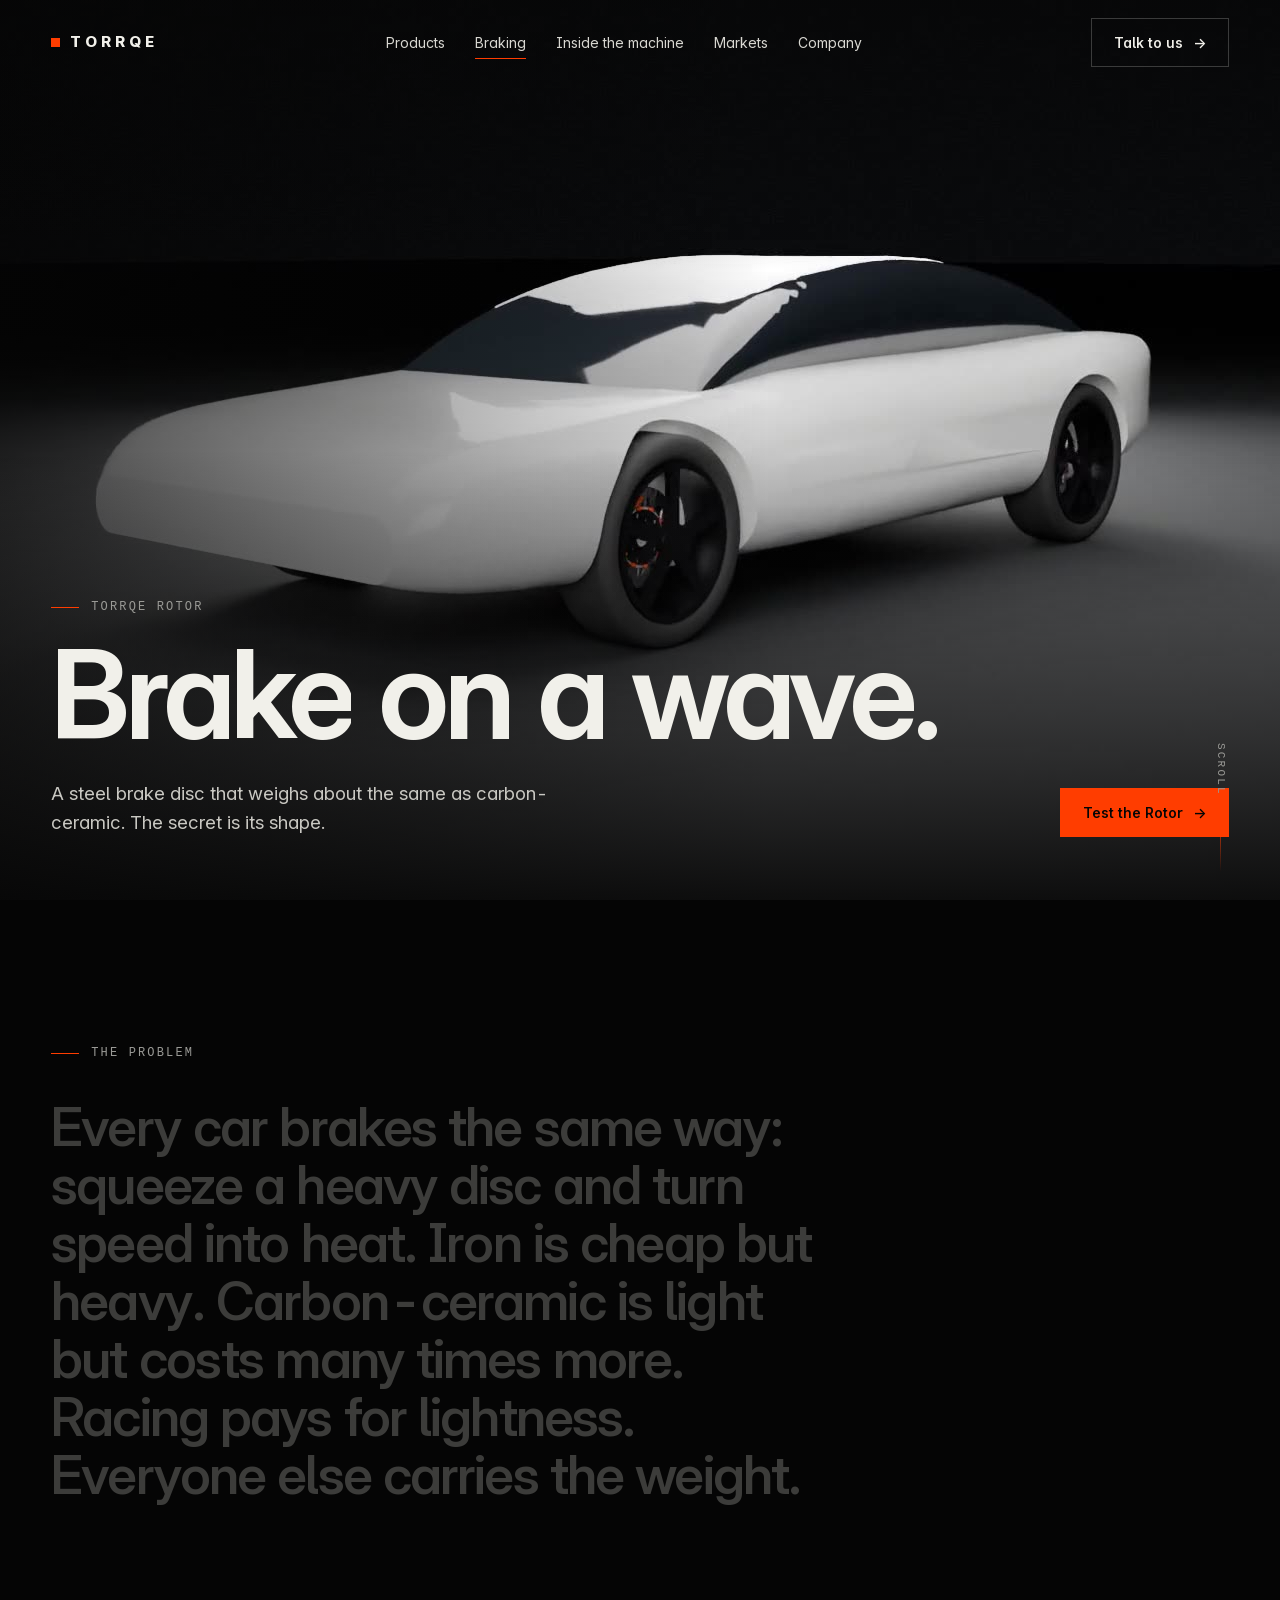
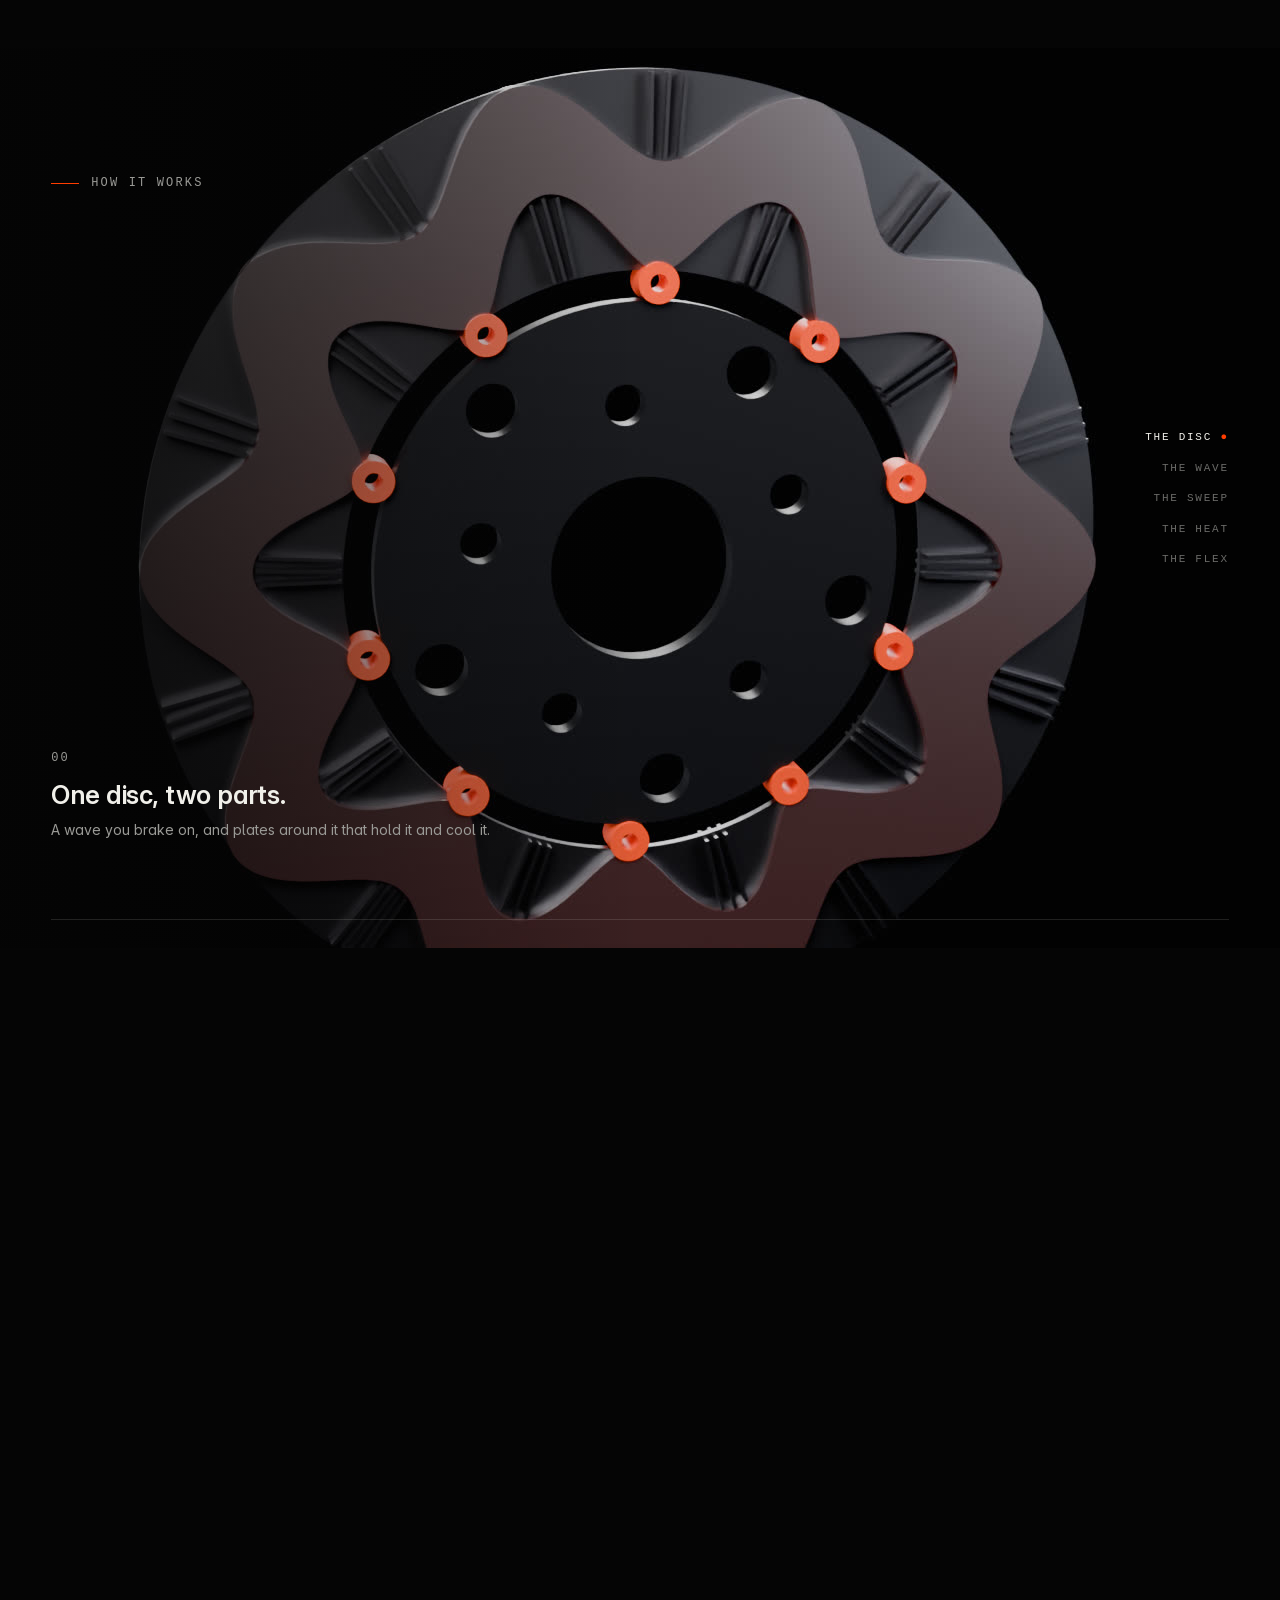
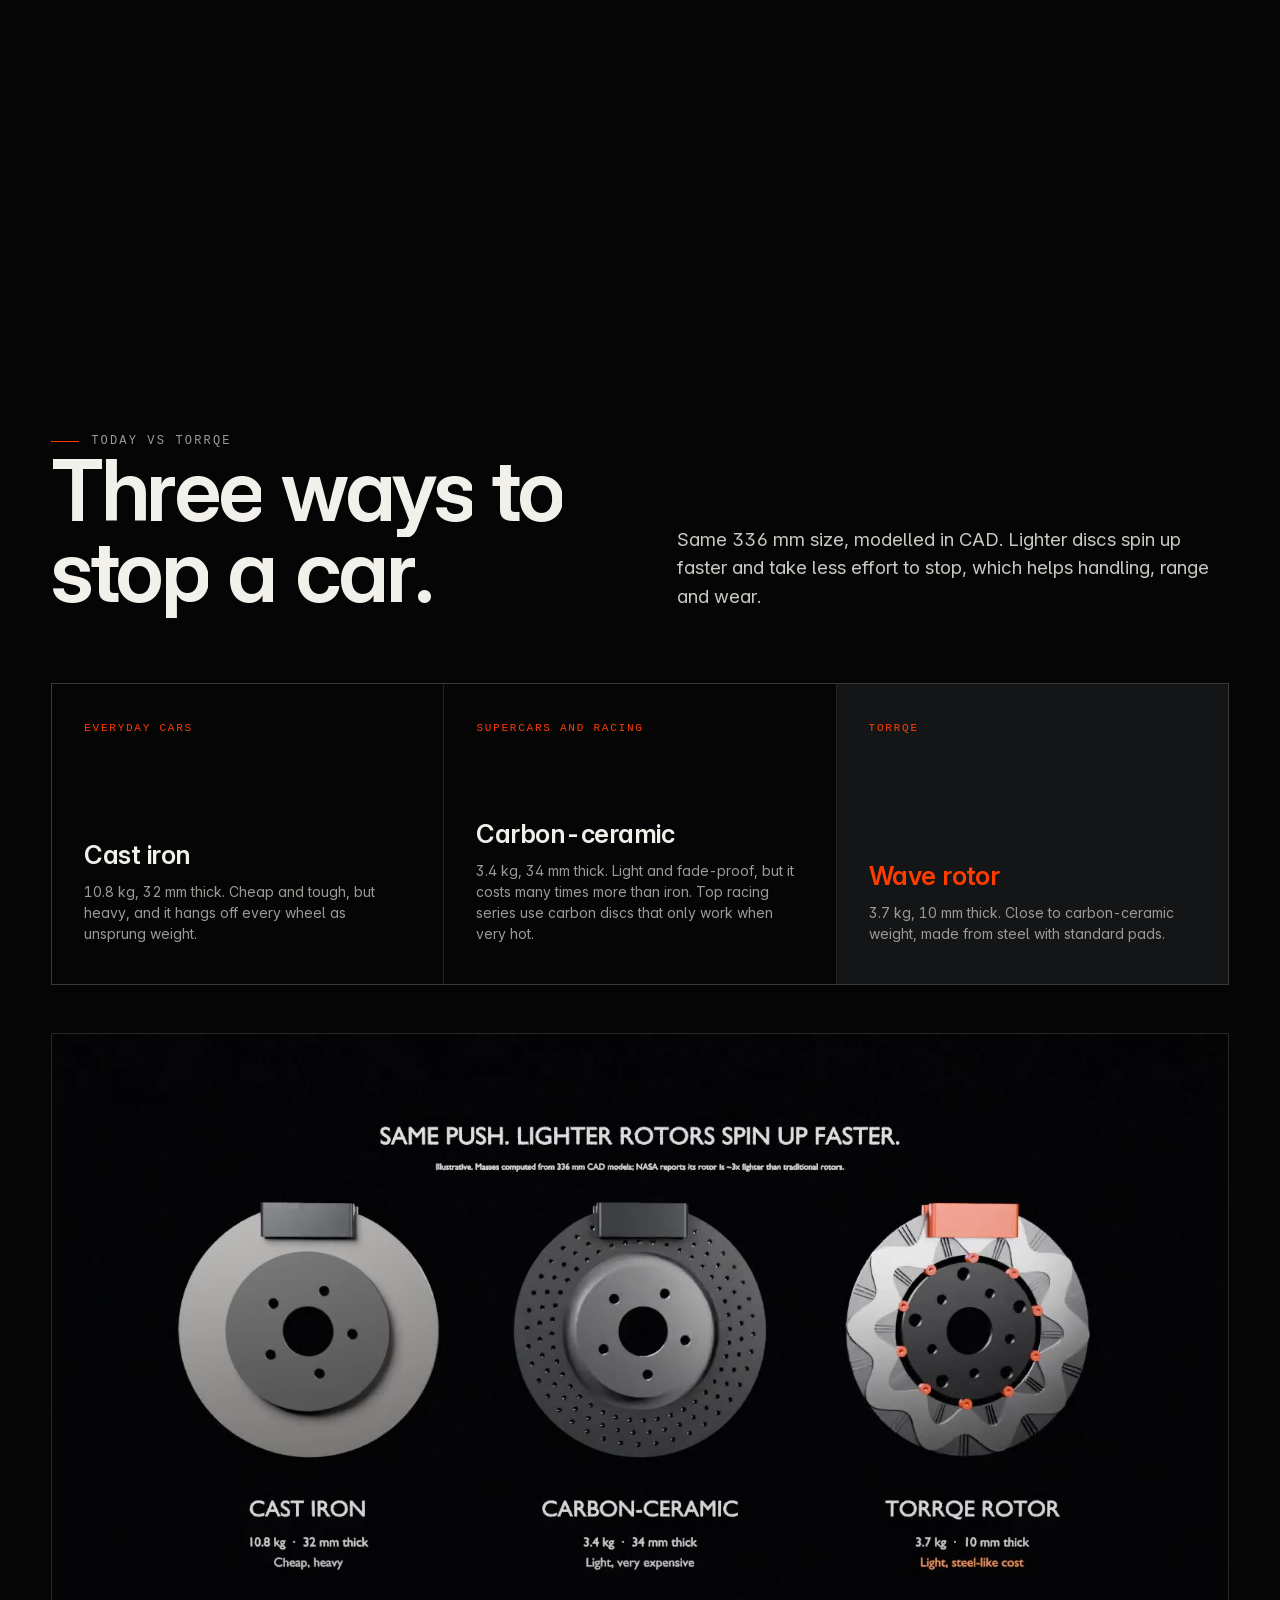
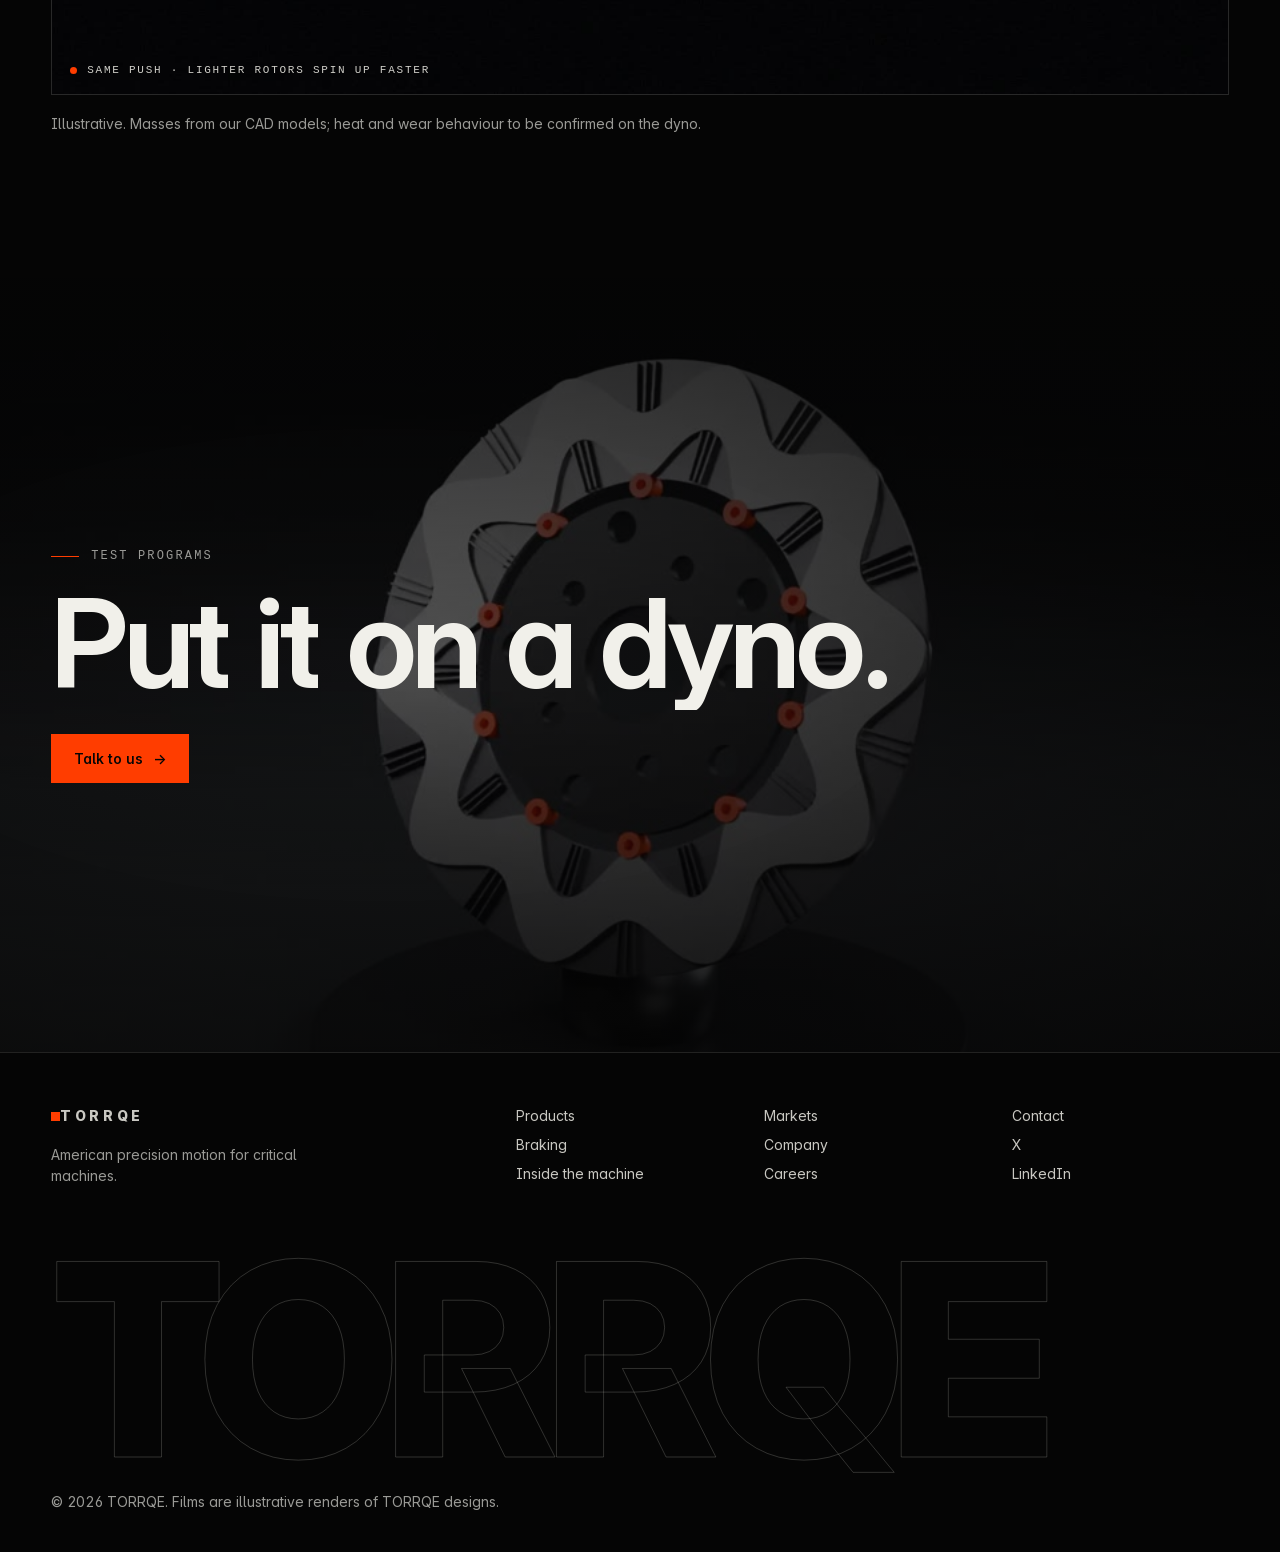
==== braking.html @ 90eebf65 "Cinematic site: films, scroll teardown, product rail, braking page Rebuilds torrqe.com as three anim" ====
<!doctype html>
<html lang="en">
<head>
  <meta charset="utf-8" />
  <meta name="viewport" content="width=device-width, initial-scale=1" />
  <title>Braking | TORRQE Rotor</title>
  <meta name="description" content="The TORRQE Rotor: a wave-shaped brake disc with close to carbon-ceramic weight, made from steel. See how the wave, the plates and the fins work." />
  <link rel="canonical" href="https://www.torrqe.com/braking.html" />
  <meta name="theme-color" content="#050505" />
  <link rel="icon" type="image/png" href="images/torrqe-favicon.png" />
  <link rel="preload" href="assets/fonts/Inter.woff2" as="font" type="font/woff2" crossorigin />
  <link rel="stylesheet" href="assets/site.css" />
</head>
<body>
<div class="curtain" aria-hidden="true"><i></i><i></i><i></i><i></i><i></i></div>
<header class="hdr">
  <a class="brand" href="index.html" aria-label="TORRQE home"><i></i>TORRQE</a>
  <nav class="nav" aria-label="Primary">
    <a href="products.html">Products</a>
    <a href="braking.html" aria-current="page">Braking</a>
    <a href="index.html#inside">Inside the machine</a>
    <a href="index.html#markets">Markets</a>
    <a href="index.html#company">Company</a>
  </nav>
  <a class="btn contact-trigger" href="#contact">Talk to us <span class="arr">→</span></a>
  <button class="menu-btn" aria-label="Menu" aria-expanded="false"><span></span><span></span></button>
</header>

<main>
  <section class="hero">
    <video class="hero-film" autoplay muted loop playsinline preload="auto" poster="assets/film/braking.jpg" aria-hidden="true"><source src="assets/film/braking.mp4" type="video/mp4" /></video>
    <div class="hero-in wrap">
      <p class="eyebrow" data-r>TORRQE Rotor</p>
      <h1 class="display split" style="--d0: 300ms; max-width: 13ch">Brake on a wave.</h1>
      <div class="hero-row">
        <p class="lede" data-r style="--d: 6">A steel brake disc that weighs about the same as carbon-ceramic. The secret is its shape.</p>
        <div class="hero-cta" data-r style="--d: 8"><a class="btn solid contact-trigger" href="#contact">Test the Rotor <span class="arr">→</span></a></div>
      </div>
    </div>
    <div class="scroll-cue">SCROLL</div>
  </section>

  <section class="sec">
    <div class="wrap">
      <p class="eyebrow" data-r>The problem</p>
      <p class="statement" style="margin-top: 36px">Every car brakes the same way: squeeze a heavy disc and turn speed into heat. Iron is cheap but heavy. Carbon-ceramic is light but costs many times more. Racing pays for lightness. Everyone else carries the weight.</p>
    </div>
  </section>

  <!-- EXPLAINER SCRUB -->
  <section class="scrub" style="--len: 560vh" aria-label="How the TORRQE Rotor works">
    <div class="scrub-pin">
      <img class="scrub-still" src="assets/film/rotor.jpg" alt="" />
      <video class="scrub-film" muted playsinline preload="none" data-src="assets/film/rotor.mp4" data-src-m="assets/film/rotor-m.mp4" aria-hidden="true"></video>
      <div class="scrub-head"><p class="eyebrow">How it works</p></div>
      <div class="scrub-notes">
        <div data-at="0-0.21"><p class="eyebrow no-rule">00</p><h2 class="h3">One disc, two parts.</h2><p class="small">A wave you brake on, and plates around it that hold it and cool it.</p></div>
        <div data-at="0.21-0.4"><p class="eyebrow no-rule">01</p><h2 class="h3">The pad rubs only the wave.</h2><p class="small">The shiny zigzag is the braking band, full thickness. The dark plates sit lower, so the pad never touches them.</p></div>
        <div data-at="0.4-0.61"><p class="eyebrow no-rule">02</p><h2 class="h3">The contact sweeps in and out.</h2><p class="small">As the disc turns, the wave slides back and forth under the pad. Heat and wear spread over the whole pad face instead of one stripe.</p></div>
        <div data-at="0.61-0.79"><p class="eyebrow no-rule">03</p><h2 class="h3">The plates pull the heat out.</h2><p class="small">Braking heats the wave. The finned plates around it carry that heat into the air.</p></div>
        <div data-at="0.79-1.01"><p class="eyebrow no-rule">04</p><h2 class="h3">The wave flexes. The disc stays true.</h2><p class="small">A wave can grow with heat without warping or cracking. That is how 10 mm of steel does the job of 32 mm of iron.</p></div>
      </div>
      <div class="scrub-steps" aria-hidden="true"><span>THE DISC</span><span>THE WAVE</span><span>THE SWEEP</span><span>THE HEAT</span><span>THE FLEX</span></div>
      <div class="scrub-bar"><i></i></div>
    </div>
  </section>

  <!-- THREE WORLDS -->
  <section class="sec">
    <div class="wrap">
      <div class="sec-head">
        <div><p class="eyebrow" data-r>Today vs TORRQE</p><h2 class="h1 split">Three ways to stop a car.</h2></div>
        <p class="lede" data-r style="--d: 3">Same 336 mm size, modelled in CAD. Lighter discs spin up faster and take less effort to stop, which helps handling, range and wear.</p>
      </div>
      <div class="markets">
        <div class="market" data-r><span class="tag">EVERYDAY CARS</span><div><h3 class="h3">Cast iron</h3><p class="small">10.8 kg, 32 mm thick. Cheap and tough, but heavy, and it hangs off every wheel as unsprung weight.</p></div></div>
        <div class="market" data-r style="--d: 1"><span class="tag">SUPERCARS AND RACING</span><div><h3 class="h3">Carbon-ceramic</h3><p class="small">3.4 kg, 34 mm thick. Light and fade-proof, but it costs many times more than iron. Top racing series use carbon discs that only work when very hot.</p></div></div>
        <div class="market" data-r style="--d: 2; background: var(--graphite)"><span class="tag">TORRQE</span><div><h3 class="h3" style="color: var(--orange)">Wave rotor</h3><p class="small">3.7 kg, 10 mm thick. Close to carbon-ceramic weight, made from steel with standard pads.</p></div></div>
      </div>
      <div class="frame" data-r="scale" style="margin-top: 48px; aspect-ratio: 16 / 9"><video class="loop" muted loop playsinline preload="none" poster="assets/film/brakes-compare.jpg" data-src="assets/film/brakes-compare.mp4"></video><span class="cap">Same push · lighter rotors spin up faster</span></div>
      <p class="small" style="margin-top: 18px">Illustrative. Masses from our CAD models; heat and wear behaviour to be confirmed on the dyno.</p>
    </div>
  </section>

  <section class="cta">
    <video class="loop" muted loop playsinline preload="none" poster="assets/film/tt-rotor.jpg" data-src="assets/film/tt-rotor.mp4" aria-hidden="true"></video>
    <div class="wrap">
      <p class="eyebrow" data-r>Test programs</p>
      <h2 class="display split" style="margin: 22px 0 34px; max-width: 12ch">Put it on a dyno.</h2>
      <a class="btn solid contact-trigger" href="#contact" data-r style="--d: 4">Talk to us <span class="arr">→</span></a>
    </div>
  </section>
</main>

<footer class="foot">
  <div class="wrap">
    <div class="foot-grid">
      <div><a class="brand" href="index.html"><i></i>TORRQE</a><p class="small" style="margin-top: 14px; max-width: 34ch">American precision motion for critical machines.</p></div>
      <div><a href="products.html">Products</a><a href="braking.html">Braking</a><a href="index.html#inside">Inside the machine</a></div>
      <div><a href="index.html#markets">Markets</a><a href="index.html#company">Company</a><a href="index.html#careers">Careers</a></div>
      <div><a class="contact-trigger" href="#contact">Contact</a><a href="https://x.com/amaeteumanah" target="_blank" rel="noopener noreferrer">X</a><a href="https://www.linkedin.com/in/amaeteumanah/" target="_blank" rel="noopener noreferrer">LinkedIn</a></div>
    </div>
    <div class="giant" aria-hidden="true">TORRQE</div>
    <p class="small" style="margin-top: 24px">© 2026 TORRQE. Films are illustrative renders of TORRQE designs.</p>
  </div>
</footer>
<div class="modal-backdrop" id="contact-modal" hidden>
  <section class="contact-modal" role="dialog" aria-modal="true" aria-labelledby="modal-title" aria-describedby="modal-desc">
    <button class="modal-close" type="button" aria-label="Close">×</button>
    <div data-form-state>
      <p class="eyebrow">Get in touch</p>
      <h2 id="modal-title">Let's talk motion</h2>
      <p id="modal-desc">Tell us about your robot, drone, vehicle, valve or defense motion program.</p>
      <form id="contact-form" action="https://formspree.io/f/xeelnkqj" method="POST" novalidate>
        <label>Name <span>*</span><input name="name" autocomplete="name" required /></label>
        <label>Email <span>*</span><input name="email" type="email" autocomplete="email" required /></label>
        <label>Phone<input name="phone" autocomplete="tel" /></label>
        <label>Company<input name="company" autocomplete="organization" /></label>
        <label>Message<textarea name="message" rows="4"></textarea></label>
        <p class="form-error" id="form-error" role="alert"></p>
        <button class="btn solid modal-submit" type="submit">Send message</button>
        <small>We'll reply to the email you give us.</small>
      </form>
    </div>
  </section>
</div>
<script src="assets/site.js" defer></script>
</body>
</html>
---- assets/site.css ----
/* TORRQE — cinematic site. Black stage, paper type, one orange. */
@font-face { font-family: "Inter"; src: url("fonts/Inter.woff2") format("woff2"); font-weight: 100 900; font-display: swap; }
:root {
  --black: #050505; --stage: #0a0a0b; --graphite: #141516; --line: rgba(241, 240, 234, 0.12); --line-2: rgba(241, 240, 234, 0.22);
  --paper: #f1f0ea; --mute: #9a9a96; --dim: #6b6b68; --orange: #ff3d00; --orange-2: #ff6a33;
  --mono: ui-monospace, "SF Mono", "JetBrains Mono", Menlo, Consolas, monospace;
  --ease: cubic-bezier(0.22, 1, 0.36, 1); --ease-in: cubic-bezier(0.64, 0, 0.78, 0);
  --pad: clamp(20px, 4vw, 64px); --max: 1440px;
}
* { box-sizing: border-box; margin: 0; padding: 0; }
html { background: var(--black); color: var(--paper); -webkit-text-size-adjust: 100%; }
body { font-family: "Inter", system-ui, -apple-system, "Segoe UI", sans-serif; font-feature-settings: "ss01", "cv11"; line-height: 1.5; overflow-x: hidden; }
img, video { display: block; max-width: 100%; }
a { color: inherit; text-decoration: none; }
button { font: inherit; color: inherit; background: none; border: 0; cursor: pointer; }
::selection { background: var(--orange); color: var(--black); }

/* ---------- type ---------- */
.eyebrow { font-family: var(--mono); font-size: 12px; letter-spacing: 0.18em; text-transform: uppercase; color: var(--mute); display: flex; align-items: center; gap: 12px; }
.eyebrow::before { content: ""; width: 28px; height: 1px; background: var(--orange); }
.eyebrow.no-rule::before { display: none; }
.display { font-weight: 640; letter-spacing: -0.045em; line-height: 0.92; font-size: clamp(52px, 9.6vw, 168px); }
.h1 { font-weight: 620; letter-spacing: -0.04em; line-height: 0.95; font-size: clamp(42px, 6.6vw, 112px); }
.h2 { font-weight: 600; letter-spacing: -0.035em; line-height: 1.0; font-size: clamp(34px, 4.6vw, 76px); }
.h3 { font-weight: 600; letter-spacing: -0.02em; line-height: 1.1; font-size: clamp(22px, 2vw, 30px); }
.lede { font-size: clamp(17px, 1.45vw, 21px); color: #c9c8c2; max-width: 46ch; line-height: 1.55; }
.small { font-size: 14px; color: var(--mute); }
.mono { font-family: var(--mono); }
.o { color: var(--orange); }
.wrap { width: 100%; max-width: var(--max); margin: 0 auto; padding: 0 var(--pad); }

/* ---------- header ---------- */
.hdr { position: fixed; inset: 0 0 auto 0; z-index: 50; display: flex; align-items: center; justify-content: space-between; padding: 18px var(--pad); transition: background 0.5s var(--ease), backdrop-filter 0.5s, transform 0.6s var(--ease); }
.hdr.solid { background: rgba(5, 5, 5, 0.72); backdrop-filter: blur(14px) saturate(1.2); -webkit-backdrop-filter: blur(14px) saturate(1.2); }
.hdr.hide { transform: translateY(-100%); }
.brand { font-weight: 800; letter-spacing: 0.26em; font-size: 15px; display: flex; align-items: center; gap: 10px; }
.brand i { width: 9px; height: 9px; background: var(--orange); display: inline-block; animation: pulse 2.6s var(--ease) infinite; }
@keyframes pulse { 0%, 100% { opacity: 1; transform: scale(1); } 50% { opacity: 0.35; transform: scale(0.7); } }
.nav { display: flex; gap: 30px; font-size: 14px; color: #d8d7d1; }
.nav a { position: relative; padding: 4px 0; }
.nav a::after { content: ""; position: absolute; left: 0; right: 0; bottom: -2px; height: 1px; background: var(--orange); transform: scaleX(0); transform-origin: right; transition: transform 0.45s var(--ease); }
.nav a:hover::after, .nav a[aria-current="page"]::after { transform: scaleX(1); transform-origin: left; }
.btn { display: inline-flex; align-items: center; gap: 10px; padding: 13px 22px; font-size: 14px; font-weight: 560; border: 1px solid var(--line-2); position: relative; overflow: hidden; isolation: isolate; transition: color 0.4s var(--ease), border-color 0.4s; }
.btn::before { content: ""; position: absolute; inset: 0; background: var(--orange); transform: translateY(101%); transition: transform 0.5s var(--ease); z-index: -1; }
.btn:hover::before { transform: none; }
.btn:hover { border-color: var(--orange); color: var(--black); }
.btn.solid { background: var(--orange); border-color: var(--orange); color: var(--black); }
.btn.solid::before { background: var(--paper); }
.btn .arr { transition: transform 0.4s var(--ease); }
.btn:hover .arr { transform: translateX(4px); }
.menu-btn { display: none; width: 40px; height: 40px; position: relative; }
.menu-btn span { position: absolute; left: 9px; right: 9px; height: 1.5px; background: var(--paper); transition: transform 0.4s var(--ease), opacity 0.3s; }
.menu-btn span:nth-child(1) { top: 15px; } .menu-btn span:nth-child(2) { top: 24px; }
.open .menu-btn span:nth-child(1) { transform: translateY(4.5px) rotate(45deg); }
.open .menu-btn span:nth-child(2) { transform: translateY(-4.5px) rotate(-45deg); }

/* ---------- page transition curtain ---------- */
.curtain { position: fixed; inset: 0; z-index: 100; pointer-events: none; display: grid; grid-template-columns: repeat(5, 1fr); }
.curtain i { background: var(--black); transform-origin: top; transform: scaleY(1); transition: transform 0.75s var(--ease); }
.curtain i:nth-child(2) { transition-delay: 0.05s; } .curtain i:nth-child(3) { transition-delay: 0.1s; } .curtain i:nth-child(4) { transition-delay: 0.15s; } .curtain i:nth-child(5) { transition-delay: 0.2s; }
.curtain i:first-child { box-shadow: inset 0 -3px 0 var(--orange); }
.loaded .curtain i { transform: scaleY(0); transform-origin: bottom; }
.leaving .curtain i { transform: scaleY(1); transform-origin: top; transition-duration: 0.5s; }

/* ---------- reveal ---------- */
[data-r] { opacity: 0; transform: translateY(36px); transition: opacity 1.1s var(--ease), transform 1.1s var(--ease); transition-delay: calc(var(--d, 0) * 90ms); }
[data-r].in { opacity: 1; transform: none; }
[data-r="fade"] { transform: none; }
[data-r="scale"] { transform: scale(1.06); }
[data-r="left"] { transform: translateX(-40px); }
.split .w { display: inline-block; overflow: hidden; vertical-align: top; padding-bottom: 0.08em; margin-bottom: -0.08em; }
.split .w > span { display: inline-block; transform: translateY(105%); transition: transform 1.15s var(--ease); transition-delay: calc(var(--i) * 55ms + var(--d0, 0ms)); }
.split.in .w > span { transform: none; }
.rule { height: 1px; background: var(--line); transform: scaleX(0); transform-origin: left; transition: transform 1.6s var(--ease); }
.rule.in { transform: none; }

/* ---------- hero ---------- */
.hero { position: relative; height: 100svh; min-height: 640px; overflow: hidden; display: flex; align-items: flex-end; }
.hero-film { position: absolute; inset: 0; width: 100%; height: 100%; object-fit: cover; transform: scale(1.08); opacity: 0; transition: opacity 2s var(--ease), transform 7s var(--ease); }
.loaded .hero-film { opacity: 1; transform: scale(1); }
.hero::after { content: ""; position: absolute; inset: 0; background: linear-gradient(180deg, rgba(5,5,5,0.55) 0%, rgba(5,5,5,0) 30%, rgba(5,5,5,0) 50%, rgba(5,5,5,0.92) 100%), linear-gradient(90deg, rgba(5,5,5,0.7), rgba(5,5,5,0) 60%); }
.hero-in { position: relative; z-index: 2; width: 100%; padding-bottom: clamp(36px, 7vh, 84px); }
.hero .display { margin: 22px 0 28px; max-width: 12ch; }
.hero-row { display: flex; justify-content: space-between; align-items: flex-end; gap: 40px; flex-wrap: wrap; }
.hero-cta { display: flex; gap: 12px; flex-wrap: wrap; }
.scroll-cue { position: absolute; z-index: 3; right: var(--pad); bottom: 28px; font-family: var(--mono); font-size: 11px; letter-spacing: 0.2em; color: var(--mute); writing-mode: vertical-rl; display: flex; align-items: center; gap: 12px; }
.scroll-cue::after { content: ""; width: 1px; height: 64px; background: linear-gradient(var(--orange), transparent); animation: cue 2.2s var(--ease) infinite; transform-origin: top; }
@keyframes cue { 0% { transform: scaleY(0); } 50% { transform: scaleY(1); transform-origin: top; } 51% { transform-origin: bottom; } 100% { transform: scaleY(0); transform-origin: bottom; } }

/* ---------- ticker ---------- */
.ticker { border-block: 1px solid var(--line); overflow: hidden; white-space: nowrap; padding: 18px 0; background: var(--stage); }
.ticker-track { display: inline-flex; gap: 56px; animation: tick 38s linear infinite; padding-left: 56px; }
.ticker span { font-family: var(--mono); font-size: 13px; letter-spacing: 0.16em; text-transform: uppercase; color: #bdbcb6; display: inline-flex; align-items: center; gap: 56px; }
.ticker span::after { content: ""; width: 6px; height: 6px; background: var(--orange); transform: rotate(45deg); }
@keyframes tick { to { transform: translateX(-50%); } }

/* ---------- section scaffolding ---------- */
section { position: relative; }
.sec { padding: clamp(96px, 16vh, 200px) 0; }
.sec-head { display: grid; grid-template-columns: 1fr 1fr; gap: 48px; align-items: end; margin-bottom: clamp(48px, 8vh, 96px); }
.sec-head .lede { justify-self: end; }
.paper { background: var(--paper); color: var(--black); }
.paper .lede { color: #3a3a38; } .paper .eyebrow { color: #5c5c58; } .paper .small { color: #5c5c58; }
.paper .rule { background: rgba(5,5,5,0.14); }

/* ---------- statement ---------- */
.statement { font-weight: 560; letter-spacing: -0.035em; line-height: 1.08; font-size: clamp(30px, 4.2vw, 68px); max-width: 22ch; }
.statement .dimw { color: #3c3c3a; transition: color 0.5s var(--ease); }
.statement .dimw.lit { color: var(--paper); }
.paper .statement .dimw { color: #c4c3bc; } .paper .statement .dimw.lit { color: var(--black); }

/* ---------- scrub film ---------- */
.scrub { height: var(--len, 400vh); }
.scrub-pin { position: sticky; top: 0; height: 100svh; overflow: hidden; background: var(--black); }
.scrub-film, .scrub-still { position: absolute; inset: 0; width: 100%; height: 100%; object-fit: cover; }
.scrub-still { transition: opacity 0.6s; }
.film-live .scrub-still { opacity: 0; }
.scrub-pin::after { content: ""; position: absolute; inset: 0; background: linear-gradient(90deg, rgba(5,5,5,0.78), rgba(5,5,5,0) 50%); pointer-events: none; }
.scrub-notes { position: absolute; z-index: 2; left: var(--pad); bottom: clamp(48px, 12vh, 140px); width: min(520px, 80vw); }
.scrub-notes > div { position: absolute; bottom: 0; left: 0; opacity: 0; transform: translateY(24px); transition: opacity 0.6s var(--ease), transform 0.8s var(--ease); }
.scrub-notes > div.on { opacity: 1; transform: none; }
.scrub-notes .h3 { margin: 14px 0 10px; }
.scrub-head { position: absolute; z-index: 2; top: clamp(90px, 14vh, 150px); left: var(--pad); }
.scrub-bar { position: absolute; z-index: 2; left: var(--pad); right: var(--pad); bottom: 28px; height: 1px; background: var(--line); }
.scrub-bar i { position: absolute; inset: 0; background: var(--orange); transform-origin: left; transform: scaleX(var(--p, 0)); }
.scrub-steps { position: absolute; z-index: 2; right: var(--pad); top: 50%; transform: translateY(-50%); display: grid; gap: 14px; font-family: var(--mono); font-size: 11px; letter-spacing: 0.16em; color: var(--dim); text-align: right; }
.scrub-steps span { transition: color 0.4s; } .scrub-steps span.on { color: var(--paper); }
.scrub-steps span.on::after { content: " ●"; color: var(--orange); }

/* ---------- product rail (horizontal scroll driven by vertical) ---------- */
.rail { height: var(--len, 500vh); }
.rail-pin { position: sticky; top: 0; height: 100svh; overflow: hidden; display: flex; flex-direction: column; justify-content: center; }
.rail-head { padding: 0 var(--pad); margin-bottom: 4vh; display: flex; justify-content: space-between; align-items: end; gap: 32px; }
.rail-track { display: flex; gap: 22px; padding: 0 var(--pad); will-change: transform; }
.card { flex: 0 0 auto; width: min(31vw, 520px); background: var(--graphite); border: 1px solid var(--line); position: relative; overflow: hidden; display: flex; flex-direction: column; transition: border-color 0.5s; }
.card:hover { border-color: rgba(255, 61, 0, 0.6); }
.card-media { position: relative; aspect-ratio: 16 / 10; overflow: hidden; background: #0b0b0c; }
.card-media video, .card-media img { width: 100%; height: 100%; object-fit: cover; transition: transform 1.2s var(--ease); }
.card:hover .card-media video { transform: scale(1.05); }
.card-body { padding: 22px 24px 26px; display: grid; gap: 10px; }
.card-n { font-family: var(--mono); font-size: 11px; letter-spacing: 0.18em; color: var(--orange); }
.card .small { min-height: 3em; }
.card-tag { position: absolute; top: 14px; left: 14px; z-index: 2; font-family: var(--mono); font-size: 10px; letter-spacing: 0.18em; padding: 6px 9px; background: rgba(5,5,5,0.7); border: 1px solid var(--line); text-transform: uppercase; }
.card-tag.first { background: var(--orange); color: var(--black); border-color: var(--orange); }
.rail-progress { margin: 4vh var(--pad) 0; height: 1px; background: var(--line); position: relative; }
.rail-progress i { position: absolute; inset: 0; background: var(--orange); transform-origin: left; transform: scaleX(var(--p, 0)); }

/* ---------- media frames ---------- */
.frame { position: relative; overflow: hidden; background: #0b0b0c; border: 1px solid var(--line); }
.frame video, .frame img { width: 100%; height: 100%; object-fit: cover; }
.frame[data-r="scale"] { transform: scale(0.94); opacity: 0; }
.frame[data-r="scale"].in { transform: none; opacity: 1; }
.frame .cap { position: absolute; left: 18px; bottom: 16px; z-index: 2; font-family: var(--mono); font-size: 11px; letter-spacing: 0.16em; text-transform: uppercase; color: #d0cfc9; display: flex; gap: 10px; align-items: center; }
.frame .cap::before { content: ""; width: 7px; height: 7px; border-radius: 50%; background: var(--orange); animation: pulse 1.8s infinite; }
.kb img { animation: kb 22s var(--ease) infinite alternate; transform-origin: var(--kbo, 60% 50%); }
@keyframes kb { from { transform: scale(1.02) translate(0, 0); } to { transform: scale(1.16) translate(-2%, -1%); } }

/* ---------- braking chapter ---------- */
.brake-grid { display: grid; grid-template-columns: 1.35fr 1fr; gap: clamp(24px, 4vw, 64px); align-items: center; }
.brake-film { aspect-ratio: 16 / 9; }
.compare { display: grid; gap: 0; margin-top: 28px; }
.compare-row { display: grid; grid-template-columns: 1fr auto; gap: 14px; padding: 16px 0; border-top: 1px solid var(--line); align-items: center; }
.compare-row .bar { grid-column: 1 / -1; height: 4px; background: rgba(241, 240, 234, 0.08); position: relative; }
.compare-row .bar i { position: absolute; inset: 0 auto 0 0; width: var(--w); background: #77766f; transform: scaleX(0); transform-origin: left; transition: transform 1.6s var(--ease); transition-delay: calc(var(--d, 0) * 160ms); }
.compare-row.us .bar i { background: var(--orange); }
.compare.in .bar i { transform: none; }
.compare-row b { font-weight: 560; } .compare-row .mono { font-size: 13px; color: var(--mute); }

/* ---------- machines (inside) ---------- */
.machines { display: grid; grid-template-columns: repeat(12, 1fr); gap: 18px; }
.machine { position: relative; overflow: hidden; border: 1px solid var(--line); background: #0b0b0c; }
.machine:nth-child(1) { grid-column: span 7; aspect-ratio: 16 / 10; } .machine:nth-child(2) { grid-column: span 5; }
.machine:nth-child(3) { grid-column: span 5; } .machine:nth-child(4) { grid-column: span 7; aspect-ratio: 16 / 10; }
.machine img, .machine video { width: 100%; height: 100%; object-fit: cover; }
.machine .lab { position: absolute; z-index: 2; left: 20px; top: 18px; right: 20px; display: flex; justify-content: space-between; align-items: baseline; }
.machine .lab b { font-size: 20px; font-weight: 600; letter-spacing: -0.02em; }
.machine .lab span { font-family: var(--mono); font-size: 11px; letter-spacing: 0.14em; color: var(--mute); }
.machine::after { content: ""; position: absolute; inset: 0; background: linear-gradient(180deg, rgba(5,5,5,0.6), transparent 34%); pointer-events: none; }
.scan { position: absolute; inset: 0; z-index: 1; pointer-events: none; background: linear-gradient(90deg, transparent, rgba(255, 61, 0, 0.16) 48%, rgba(255, 106, 51, 0.5) 50%, transparent 52%); background-size: 240% 100%; animation: scan 6.5s linear infinite; mix-blend-mode: screen; opacity: 0.55; }
@keyframes scan { from { background-position: 140% 0; } to { background-position: -40% 0; } }

/* ---------- process ---------- */
.steps { display: grid; grid-template-columns: repeat(3, 1fr); gap: 0; border-top: 1px solid rgba(5,5,5,0.16); }
.step { padding: 34px 32px 40px 0; position: relative; }
.step + .step { padding-left: 32px; border-left: 1px solid rgba(5,5,5,0.12); }
.step .n { font-family: var(--mono); font-size: 12px; letter-spacing: 0.18em; color: var(--orange); }
.step .h3 { margin: 18px 0 12px; }
.step::before { content: ""; position: absolute; top: -1px; left: 0; right: 0; height: 2px; background: var(--orange); transform: scaleX(0); transform-origin: left; transition: transform 1.4s var(--ease); transition-delay: calc(var(--d, 0) * 350ms); }
.steps.in .step::before { transform: none; }

/* ---------- numbers ---------- */
.nums { display: grid; grid-template-columns: repeat(4, 1fr); border-top: 1px solid var(--line); }
.num { padding: 34px 28px 0 0; }
.num + .num { padding-left: 28px; border-left: 1px solid var(--line); }
.num b { display: block; font-size: clamp(44px, 5.4vw, 88px); font-weight: 600; letter-spacing: -0.05em; line-height: 1; }
.num b small { font-size: 0.4em; letter-spacing: -0.02em; color: var(--orange); margin-left: 4px; }

/* ---------- markets ---------- */
.markets { display: grid; grid-template-columns: repeat(3, 1fr); gap: 1px; background: var(--line); border: 1px solid var(--line); }
.market { background: var(--black); padding: 36px 32px 40px; min-height: 300px; display: flex; flex-direction: column; justify-content: space-between; position: relative; overflow: hidden; transition: background 0.6s var(--ease); }
.market::before { content: ""; position: absolute; left: 0; right: 0; bottom: 0; height: 100%; background: linear-gradient(180deg, transparent, rgba(255, 61, 0, 0.12)); transform: translateY(100%); transition: transform 0.8s var(--ease); }
.market:hover::before { transform: none; }
.market .tag { font-family: var(--mono); font-size: 11px; letter-spacing: 0.16em; color: var(--orange); }
.market .h3 { margin: 70px 0 12px; position: relative; }
.market p { position: relative; }

/* ---------- careers / team ---------- */
.roles { display: grid; grid-template-columns: 1fr 1fr; gap: 0 48px; }
.role { display: flex; justify-content: space-between; padding: 20px 0; border-bottom: 1px solid rgba(5,5,5,0.14); transition: padding 0.4s var(--ease), color 0.3s; }
.role:hover { padding-left: 12px; color: var(--orange); }
.role span { font-family: var(--mono); font-size: 12px; color: #6b6b67; }

/* ---------- CTA + footer ---------- */
.cta { position: relative; overflow: hidden; min-height: 86svh; display: flex; align-items: center; }
.cta video { position: absolute; inset: 0; width: 100%; height: 100%; object-fit: cover; opacity: 0.55; }
.cta::after { content: ""; position: absolute; inset: 0; background: radial-gradient(ellipse at 30% 50%, rgba(5,5,5,0.3), rgba(5,5,5,0.9)); }
.cta .wrap { position: relative; z-index: 2; }
.foot { border-top: 1px solid var(--line); padding: 48px 0 40px; }
.foot-grid { display: grid; grid-template-columns: 2fr 1fr 1fr 1fr; gap: 32px; }
.foot a { color: #c9c8c2; display: block; padding: 4px 0; font-size: 14px; transition: color 0.3s; }
.foot a:hover { color: var(--orange); }
.foot .giant { font-weight: 800; letter-spacing: -0.06em; font-size: clamp(80px, 21vw, 360px); line-height: 0.8; margin-top: 64px; color: transparent; -webkit-text-stroke: 1px rgba(241, 240, 234, 0.18); background: linear-gradient(90deg, var(--orange), var(--orange)) no-repeat; background-size: var(--fill, 0%) 100%; -webkit-background-clip: text; background-clip: text; }

/* ---------- product page ---------- */
.p-hero { min-height: 82svh; display: flex; align-items: flex-end; padding: 140px 0 72px; position: relative; overflow: hidden; }
.p-hero video { position: absolute; inset: 0; width: 100%; height: 100%; object-fit: cover; opacity: 0.6; }
.p-hero::after { content: ""; position: absolute; inset: 0; background: linear-gradient(180deg, rgba(5,5,5,0.5), rgba(5,5,5,0.2) 40%, rgba(5,5,5,0.95)); }
.p-hero .wrap { position: relative; z-index: 2; }
.p-index { position: sticky; top: 64px; z-index: 20; background: rgba(5,5,5,0.82); backdrop-filter: blur(12px); -webkit-backdrop-filter: blur(12px); border-block: 1px solid var(--line); }
.p-index .wrap { display: flex; gap: 28px; overflow-x: auto; scrollbar-width: none; padding-block: 14px; }
.p-index a { font-family: var(--mono); font-size: 12px; letter-spacing: 0.12em; text-transform: uppercase; color: var(--dim); white-space: nowrap; transition: color 0.3s; }
.p-index a.on, .p-index a:hover { color: var(--paper); }
.p-index a.on::before { content: "● "; color: var(--orange); }
.product { padding: clamp(80px, 14vh, 160px) 0; border-bottom: 1px solid var(--line); }
.product-grid { display: grid; grid-template-columns: 1fr 1.25fr; gap: clamp(28px, 5vw, 88px); align-items: start; }
.product-copy { position: sticky; top: 140px; }
.product-copy .h1 { margin: 18px 0 22px; }
.specs { margin-top: 30px; border-top: 1px solid var(--line); }
.specs div { display: flex; justify-content: space-between; gap: 20px; padding: 13px 0; border-bottom: 1px solid var(--line); font-size: 14px; }
.specs dt { color: var(--mute); } .specs dd { text-align: right; }
.diff { margin-top: 26px; display: grid; gap: 10px; }
.diff li { list-style: none; padding-left: 22px; position: relative; color: #d1d0ca; font-size: 15px; }
.diff li::before { content: ""; position: absolute; left: 0; top: 0.62em; width: 10px; height: 2px; background: var(--orange); }
.product-media { display: grid; gap: 18px; }
.loopframe { aspect-ratio: 16 / 10; }
/* outside -> inside reveal driven by scroll */
.reveal { position: relative; aspect-ratio: 16 / 10; overflow: hidden; border: 1px solid var(--line); background: #0b0b0c; }
.reveal img { position: absolute; inset: 0; width: 100%; height: 100%; object-fit: cover; }
.reveal .inside { clip-path: inset(0 0 0 calc(100% - var(--p, 0) * 100%)); }
.reveal .seam { position: absolute; top: 0; bottom: 0; width: 2px; background: var(--orange); left: calc(100% - var(--p, 0) * 100%); box-shadow: 0 0 24px rgba(255, 61, 0, 0.8); }
.reveal .lbl { position: absolute; bottom: 14px; font-family: var(--mono); font-size: 11px; letter-spacing: 0.16em; z-index: 2; padding: 5px 8px; background: rgba(5,5,5,0.7); }
.reveal .lbl.l { left: 14px; } .reveal .lbl.r { right: 14px; color: var(--orange); }

/* ---------- contact modal ---------- */
.modal-backdrop { position: fixed; inset: 0; z-index: 90; background: rgba(5,5,5,0.7); backdrop-filter: blur(8px); -webkit-backdrop-filter: blur(8px); display: flex; justify-content: flex-end; animation: fadein 0.4s var(--ease); }
.modal-backdrop[hidden] { display: none; }
@keyframes fadein { from { opacity: 0; } }
.contact-modal { width: min(560px, 100%); height: 100%; overflow-y: auto; background: var(--paper); color: var(--black); padding: 64px 44px; position: relative; animation: slidein 0.6s var(--ease); }
@keyframes slidein { from { transform: translateX(100%); } }
.modal-close { position: absolute; top: 18px; right: 22px; font-size: 30px; line-height: 1; color: var(--black); }
.contact-modal h2 { font-size: 44px; letter-spacing: -0.04em; line-height: 1; margin: 14px 0 12px; }
.contact-modal .eyebrow { color: #5c5c58; }
.contact-modal p { color: #3a3a38; }
.contact-modal form { display: grid; gap: 16px; margin-top: 28px; }
.contact-modal label { display: grid; gap: 6px; font-size: 13px; font-weight: 560; }
.contact-modal label span { color: var(--orange); }
.contact-modal input, .contact-modal textarea { font: inherit; font-size: 16px; padding: 12px 0; border: 0; border-bottom: 1px solid rgba(5,5,5,0.25); background: transparent; outline: none; transition: border-color 0.3s; }
.contact-modal input:focus, .contact-modal textarea:focus { border-color: var(--orange); }
.contact-modal small { color: #6b6b67; }
.form-error { color: #c62800; font-size: 14px; min-height: 1em; }
.modal-submit { justify-content: center; margin-top: 8px; }
body.modal-open { overflow: hidden; }

/* ---------- responsive ---------- */
@media (max-width: 1000px) {
  .nav { position: fixed; inset: 0; background: var(--black); flex-direction: column; justify-content: center; padding: var(--pad); gap: 22px; font-size: 34px; font-weight: 600; letter-spacing: -0.03em; clip-path: inset(0 0 100% 0); transition: clip-path 0.7s var(--ease); }
  .open .nav { clip-path: inset(0); }
  .menu-btn { display: block; z-index: 2; }
  .hdr .btn { display: none; }
  .sec-head, .brake-grid, .product-grid { grid-template-columns: 1fr; }
  .sec-head .lede { justify-self: start; }
  .product-copy { position: static; }
  .card { width: 78vw; }
  .machines { grid-template-columns: 1fr; } .machine { grid-column: auto !important; aspect-ratio: 16 / 10 !important; }
  .steps, .markets, .roles, .foot-grid { grid-template-columns: 1fr; }
  .step + .step { padding-left: 0; border-left: 0; border-top: 1px solid rgba(5,5,5,0.12); }
  .nums { grid-template-columns: 1fr 1fr; } .num:nth-child(3) { padding-left: 0; border-left: 0; }
  .scrub-steps, .scroll-cue { display: none; }
  .scrub-pin::after { background: linear-gradient(0deg, rgba(5,5,5,0.92), rgba(5,5,5,0) 60%); }
}
@media (prefers-reduced-motion: reduce) {
  *, *::before, *::after { animation: none !important; transition: none !important; }
  [data-r], .split .w > span { opacity: 1 !important; transform: none !important; }
  .curtain { display: none; }
}
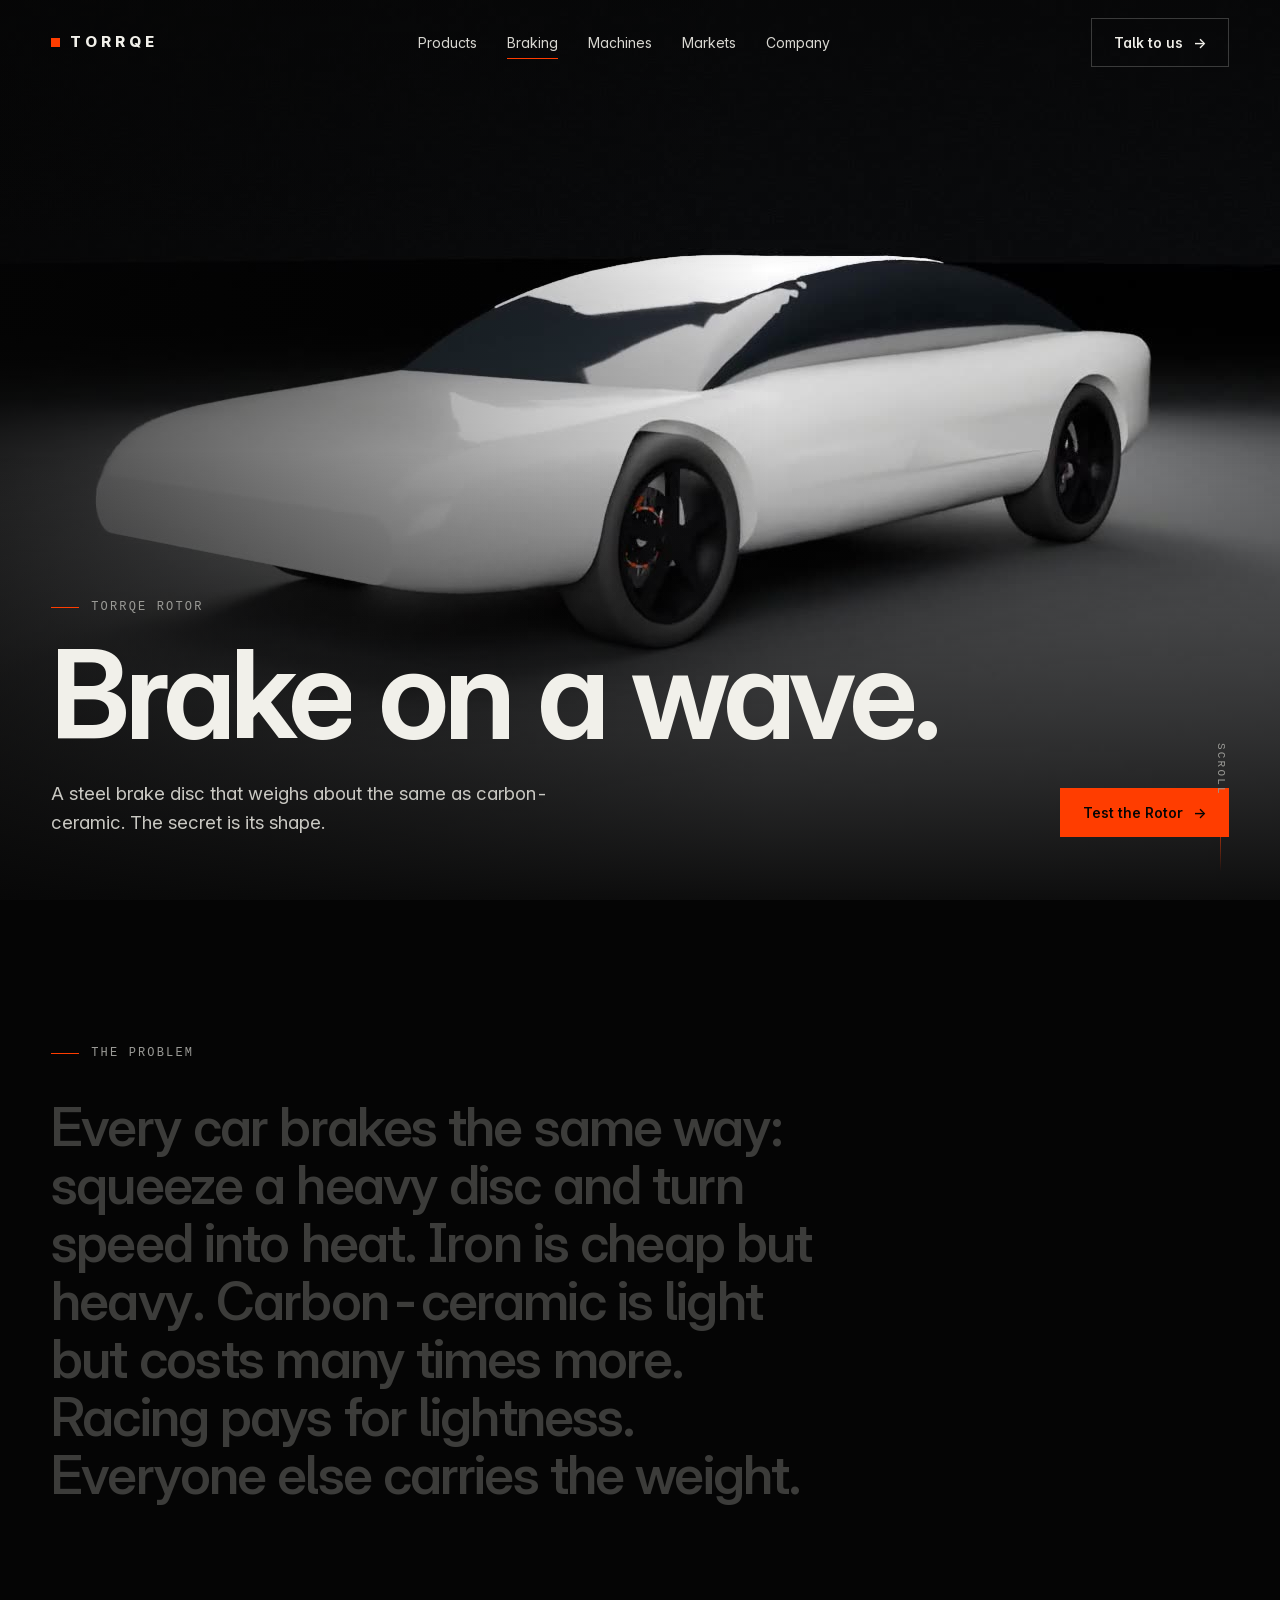
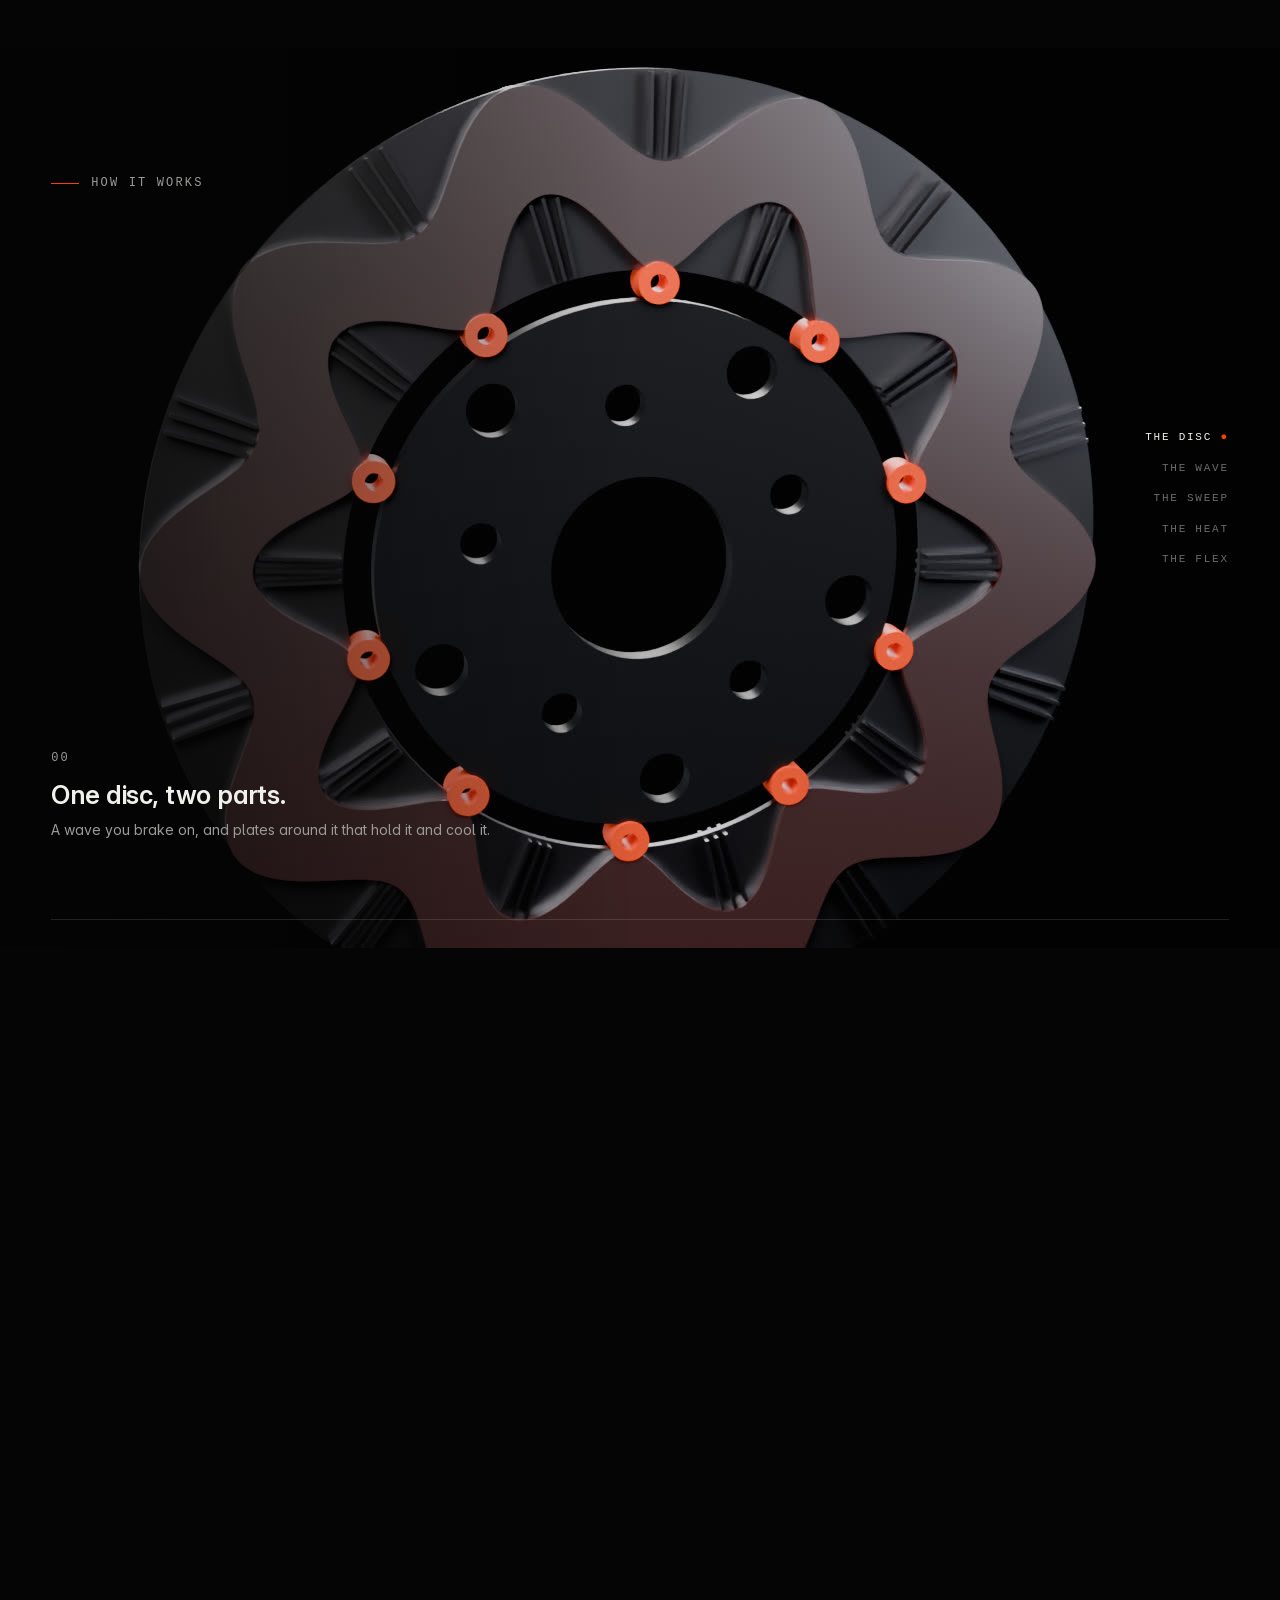
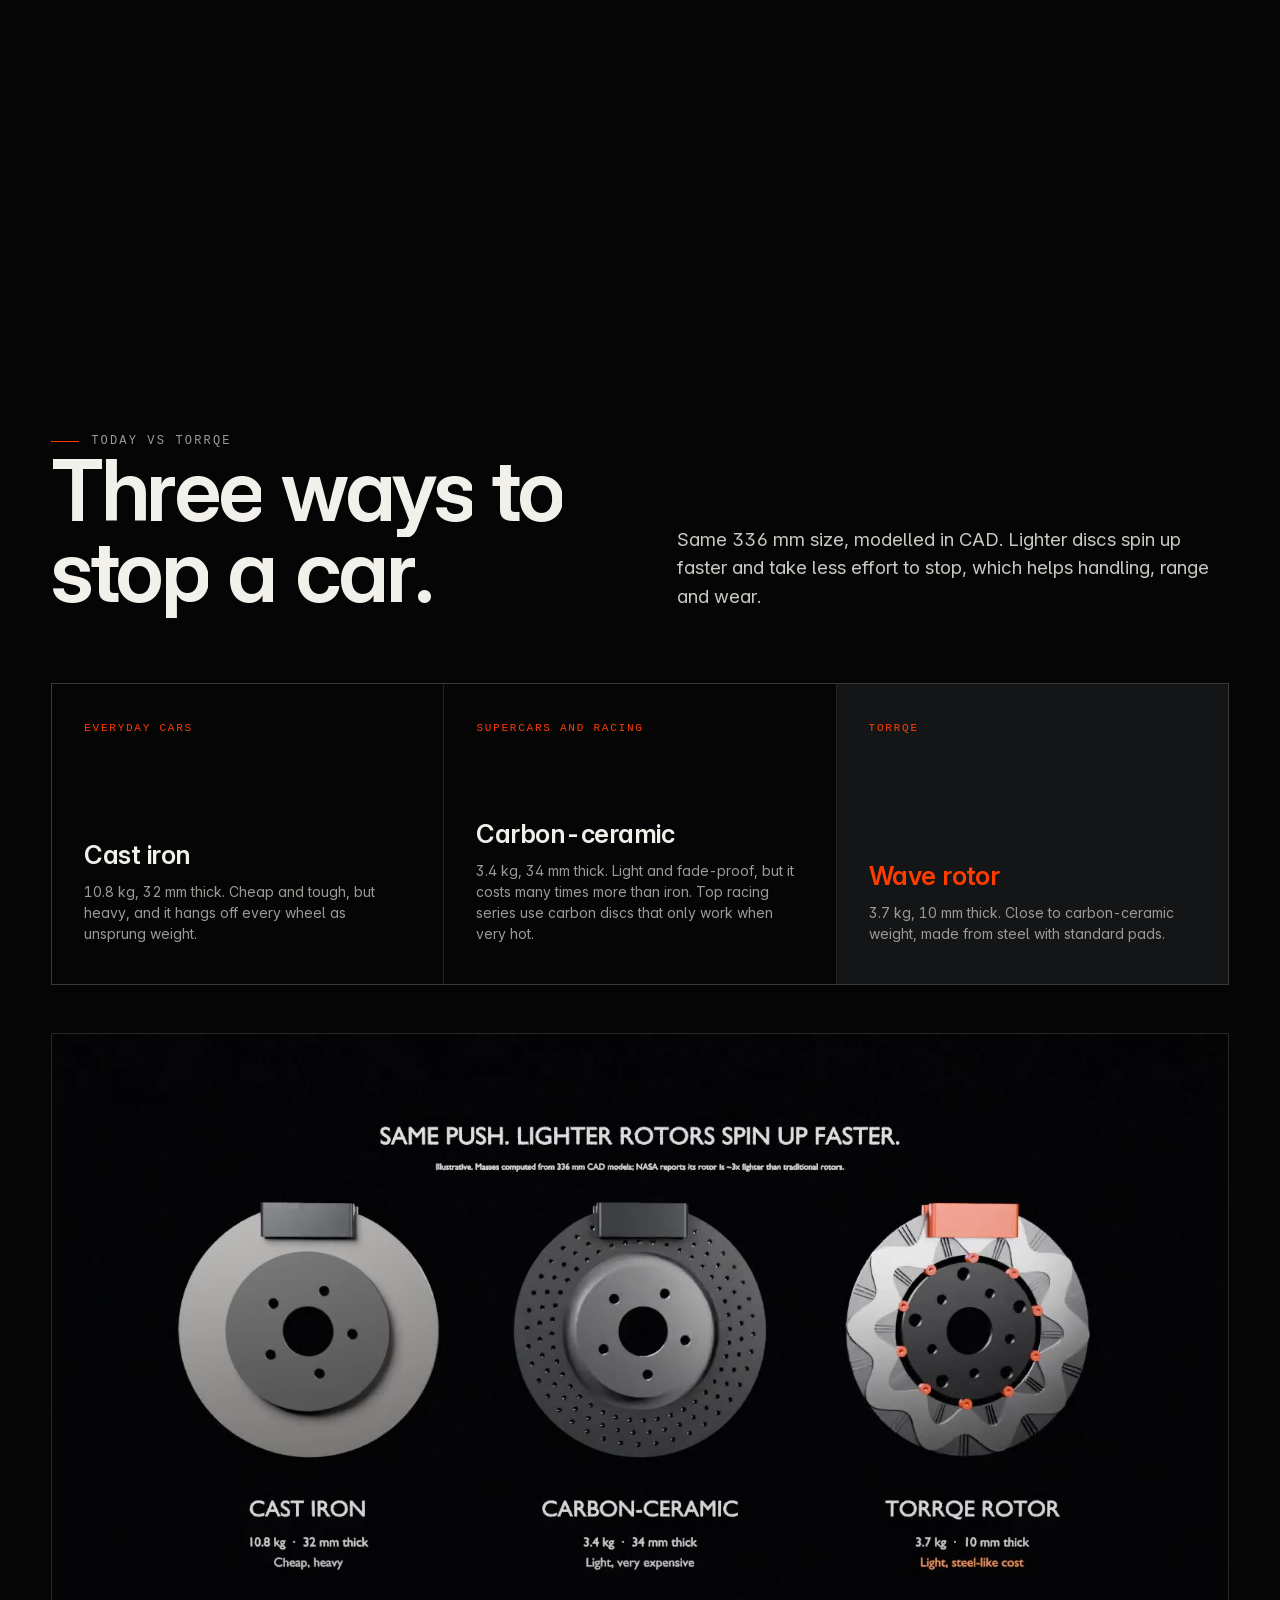
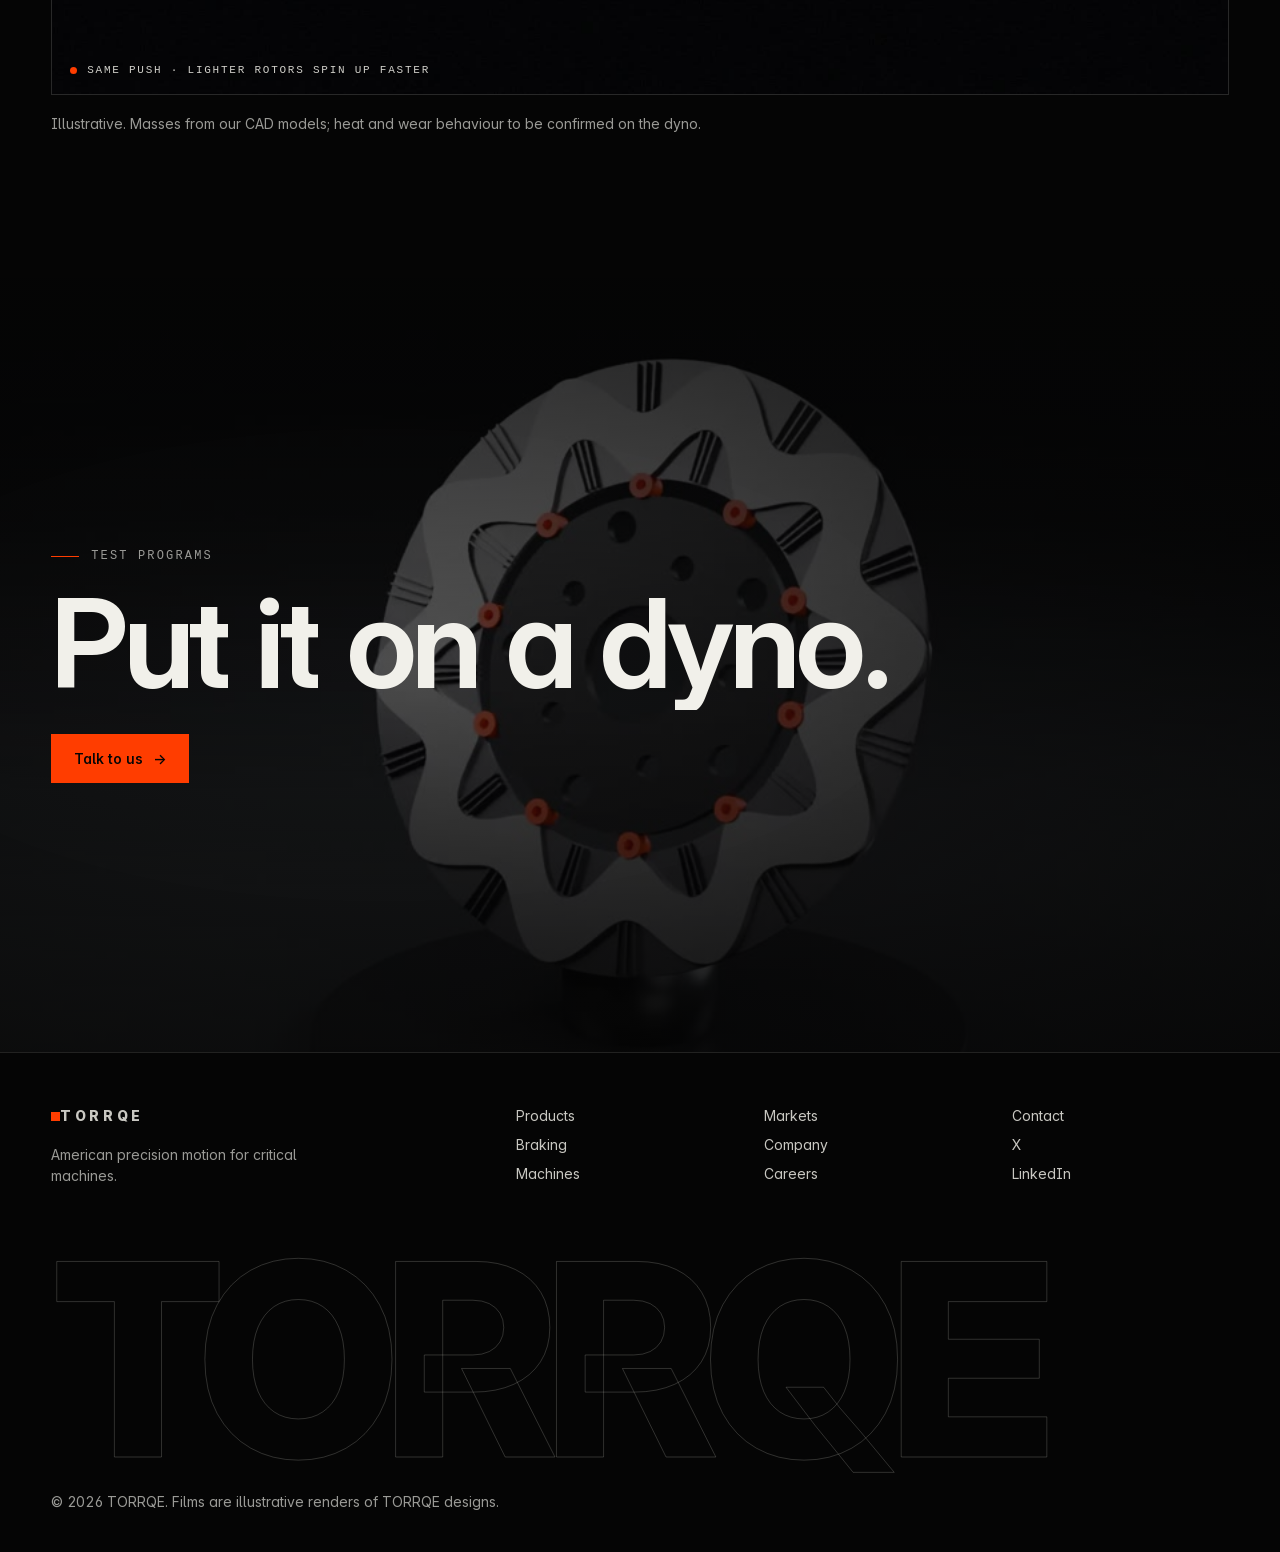
==== commit 56872fe3: "Products-only hero, moving part labels, Machines/Markets/Company pages, one menu, footer fill, mobil" ====
--- a/braking.html
+++ b/braking.html
@@ -18,9 +18,9 @@
   <nav class="nav" aria-label="Primary">
     <a href="products.html">Products</a>
     <a href="braking.html" aria-current="page">Braking</a>
-    <a href="index.html#inside">Inside the machine</a>
-    <a href="index.html#markets">Markets</a>
-    <a href="index.html#company">Company</a>
+    <a href="machines.html">Machines</a>
+    <a href="markets.html">Markets</a>
+    <a href="company.html">Company</a>
   </nav>
   <a class="btn contact-trigger" href="#contact">Talk to us <span class="arr">→</span></a>
   <button class="menu-btn" aria-label="Menu" aria-expanded="false"><span></span><span></span></button>
@@ -52,6 +52,7 @@
     <div class="scrub-pin">
       <img class="scrub-still" src="assets/film/rotor.jpg" alt="" />
       <video class="scrub-film" muted playsinline preload="none" data-src="assets/film/rotor.mp4" data-src-m="assets/film/rotor-m.mp4" aria-hidden="true"></video>
+      <div class="tags" data-track="assets/film/rotor.json"><span class="tag" data-k="caliper" data-f="8-76">Standard caliper and pads</span><span class="tag" data-k="band" data-f="92-336">Braking band · the wave</span><span class="tag" data-k="plates" data-f="100-336">Radiator plates and fins</span><span class="tag" data-k="pad" data-f="138-206">Pad contact zone</span><span class="tag" data-k="hub" data-f="290-336">Floating hub</span><span class="tag" data-k="bobbins" data-f="296-336">Bobbins · let the disc float</span></div>
       <div class="scrub-head"><p class="eyebrow">How it works</p></div>
       <div class="scrub-notes">
         <div data-at="0-0.21"><p class="eyebrow no-rule">00</p><h2 class="h3">One disc, two parts.</h2><p class="small">A wave you brake on, and plates around it that hold it and cool it.</p></div>
@@ -73,9 +74,9 @@
         <p class="lede" data-r style="--d: 3">Same 336 mm size, modelled in CAD. Lighter discs spin up faster and take less effort to stop, which helps handling, range and wear.</p>
       </div>
       <div class="markets">
-        <div class="market" data-r><span class="tag">EVERYDAY CARS</span><div><h3 class="h3">Cast iron</h3><p class="small">10.8 kg, 32 mm thick. Cheap and tough, but heavy, and it hangs off every wheel as unsprung weight.</p></div></div>
-        <div class="market" data-r style="--d: 1"><span class="tag">SUPERCARS AND RACING</span><div><h3 class="h3">Carbon-ceramic</h3><p class="small">3.4 kg, 34 mm thick. Light and fade-proof, but it costs many times more than iron. Top racing series use carbon discs that only work when very hot.</p></div></div>
-        <div class="market" data-r style="--d: 2; background: var(--graphite)"><span class="tag">TORRQE</span><div><h3 class="h3" style="color: var(--orange)">Wave rotor</h3><p class="small">3.7 kg, 10 mm thick. Close to carbon-ceramic weight, made from steel with standard pads.</p></div></div>
+        <div class="market" data-r><span class="mtag">EVERYDAY CARS</span><div><h3 class="h3">Cast iron</h3><p class="small">10.8 kg, 32 mm thick. Cheap and tough, but heavy, and it hangs off every wheel as unsprung weight.</p></div></div>
+        <div class="market" data-r style="--d: 1"><span class="mtag">SUPERCARS AND RACING</span><div><h3 class="h3">Carbon-ceramic</h3><p class="small">3.4 kg, 34 mm thick. Light and fade-proof, but it costs many times more than iron. Top racing series use carbon discs that only work when very hot.</p></div></div>
+        <div class="market" data-r style="--d: 2; background: var(--graphite)"><span class="mtag">TORRQE</span><div><h3 class="h3" style="color: var(--orange)">Wave rotor</h3><p class="small">3.7 kg, 10 mm thick. Close to carbon-ceramic weight, made from steel with standard pads.</p></div></div>
       </div>
       <div class="frame" data-r="scale" style="margin-top: 48px; aspect-ratio: 16 / 9"><video class="loop" muted loop playsinline preload="none" poster="assets/film/brakes-compare.jpg" data-src="assets/film/brakes-compare.mp4"></video><span class="cap">Same push · lighter rotors spin up faster</span></div>
       <p class="small" style="margin-top: 18px">Illustrative. Masses from our CAD models; heat and wear behaviour to be confirmed on the dyno.</p>
@@ -96,8 +97,8 @@
   <div class="wrap">
     <div class="foot-grid">
       <div><a class="brand" href="index.html"><i></i>TORRQE</a><p class="small" style="margin-top: 14px; max-width: 34ch">American precision motion for critical machines.</p></div>
-      <div><a href="products.html">Products</a><a href="braking.html">Braking</a><a href="index.html#inside">Inside the machine</a></div>
-      <div><a href="index.html#markets">Markets</a><a href="index.html#company">Company</a><a href="index.html#careers">Careers</a></div>
+      <div><a href="products.html">Products</a><a href="braking.html">Braking</a><a href="machines.html">Machines</a></div>
+      <div><a href="markets.html">Markets</a><a href="company.html">Company</a><a href="company.html#careers">Careers</a></div>
       <div><a class="contact-trigger" href="#contact">Contact</a><a href="https://x.com/amaeteumanah" target="_blank" rel="noopener noreferrer">X</a><a href="https://www.linkedin.com/in/amaeteumanah/" target="_blank" rel="noopener noreferrer">LinkedIn</a></div>
     </div>
     <div class="giant" aria-hidden="true">TORRQE</div>
--- a/assets/site.css
+++ b/assets/site.css
@@ -126,6 +126,23 @@
 .scrub-steps { position: absolute; z-index: 2; right: var(--pad); top: 50%; transform: translateY(-50%); display: grid; gap: 14px; font-family: var(--mono); font-size: 11px; letter-spacing: 0.16em; color: var(--dim); text-align: right; }
 .scrub-steps span { transition: color 0.4s; } .scrub-steps span.on { color: var(--paper); }
 .scrub-steps span.on::after { content: " ●"; color: var(--orange); }
+
+/* ---------- part labels that follow the film ---------- */
+.tags { position: absolute; inset: 0; z-index: 2; pointer-events: none; }
+.tags svg { position: absolute; inset: 0; width: 100%; height: 100%; overflow: visible; }
+.tags path { fill: none; stroke: rgba(241, 240, 234, 0.55); stroke-width: 1; }
+.tags circle { fill: var(--orange); filter: drop-shadow(0 0 6px rgba(255, 61, 0, 0.9)); }
+.tag { position: absolute; left: 0; top: 0; opacity: 0; transition: opacity 0.35s; font-family: var(--mono); font-size: 11px; letter-spacing: 0.08em; text-transform: uppercase; white-space: nowrap; padding: 6px 9px; background: rgba(5, 5, 5, 0.78); border: 1px solid rgba(241, 240, 234, 0.18); color: #e8e7e1; will-change: transform; }
+.tag b { color: var(--orange); font-weight: 500; margin-left: 6px; }
+.mk { position: absolute; left: -12px; top: -12px; width: 24px; height: 24px; border-radius: 50%; display: grid; place-items: center; font-family: var(--mono); font-size: 10px; font-weight: 600; color: var(--paper); background: rgba(5, 5, 5, 0.7); border: 1.5px solid var(--orange); box-shadow: 0 0 12px rgba(255, 61, 0, 0.55); opacity: 0; transition: opacity 0.3s, background 0.3s; will-change: transform; }
+.mk.hot { background: var(--orange); color: var(--black); }
+.legend { list-style: none; display: grid; gap: 2px; font-size: 13px; }
+.legend li { display: grid; grid-template-columns: 26px 1fr auto; gap: 8px; align-items: center; padding: 6px 0; border-bottom: 1px solid var(--line); color: #d6d5cf; cursor: default; }
+.legend li:hover { color: var(--orange); }
+.legend em { font-style: normal; font-family: var(--mono); font-size: 11px; color: var(--mute); }
+.mk-n { width: 20px; height: 20px; border-radius: 50%; border: 1px solid var(--orange); display: grid; place-items: center; font-family: var(--mono); font-size: 9px; }
+.legend-box { position: absolute; z-index: 3; right: var(--pad); top: 50%; transform: translateY(-50%); width: min(300px, 30vw); max-height: 70vh; overflow: auto; background: rgba(5, 5, 5, 0.62); backdrop-filter: blur(8px); -webkit-backdrop-filter: blur(8px); border: 1px solid var(--line); padding: 16px 18px; }
+.legend-box .eyebrow { margin-bottom: 10px; }
 
 /* ---------- product rail (horizontal scroll driven by vertical) ---------- */
 .rail { height: var(--len, 500vh); }
@@ -286,6 +303,12 @@
   .step + .step { padding-left: 0; border-left: 0; border-top: 1px solid rgba(5,5,5,0.12); }
   .nums { grid-template-columns: 1fr 1fr; } .num:nth-child(3) { padding-left: 0; border-left: 0; }
   .scrub-steps, .scroll-cue { display: none; }
+  .tag { font-size: 9px; padding: 4px 6px; }
+  .legend-box { top: auto; bottom: 56px; transform: none; left: var(--pad); right: var(--pad); width: auto; max-height: 26vh; }
+  .legend { font-size: 12px; }
+  .scrub-notes { bottom: auto; top: 84px; }
+  .scrub-notes > div { bottom: auto; top: 0; }
+  .scrub-head { display: none; }
   .scrub-pin::after { background: linear-gradient(0deg, rgba(5,5,5,0.92), rgba(5,5,5,0) 60%); }
 }
 @media (prefers-reduced-motion: reduce) {
@@ -293,3 +316,23 @@
   [data-r], .split .w > span { opacity: 1 !important; transform: none !important; }
   .curtain { display: none; }
 }
+
+/* ---------- markets page rows + machine links ---------- */
+.mtag { font-family: var(--mono); font-size: 11px; letter-spacing: 0.16em; color: var(--orange); }
+.market .mtag { position: relative; }
+.mrow { display: grid; grid-template-columns: 1.15fr 1fr; gap: clamp(28px, 5vw, 80px); align-items: center; padding: clamp(48px, 8vw, 110px) 0; border-top: 1px solid var(--line); }
+.mrow.flip .mrow-media { order: 2; }
+.mrow-media { aspect-ratio: 16 / 10; }
+.mrow-copy .h3 { margin: 14px 0 14px; }
+.mrow-copy ul { list-style: none; margin-top: 22px; display: grid; gap: 0; }
+.mrow-copy li { position: relative; padding: 11px 0 11px 22px; border-bottom: 1px solid var(--line); color: #d6d5cf; font-size: 15px; }
+a.machine { display: block; color: inherit; text-decoration: none; }
+.machine .go { position: absolute; z-index: 2; left: 20px; bottom: 18px; font-family: var(--mono); font-size: 11px; letter-spacing: 0.14em; text-transform: uppercase; color: var(--paper); padding: 8px 12px; border: 1px solid rgba(241, 240, 234, 0.25); background: rgba(5, 5, 5, 0.55); transition: background 0.4s var(--ease), color 0.4s var(--ease), border-color 0.4s; }
+a.machine:hover .go { background: var(--orange); color: var(--black); border-color: var(--orange); }
+a.machine video, a.machine img { transition: transform 1.2s var(--ease); }
+a.machine:hover video, a.machine:hover img { transform: scale(1.04); }
+@media (max-width: 760px) {
+  .mrow { grid-template-columns: 1fr; }
+  .mrow.flip .mrow-media { order: 0; }
+}
+.mrow-copy li::before { top: 1.25em; }
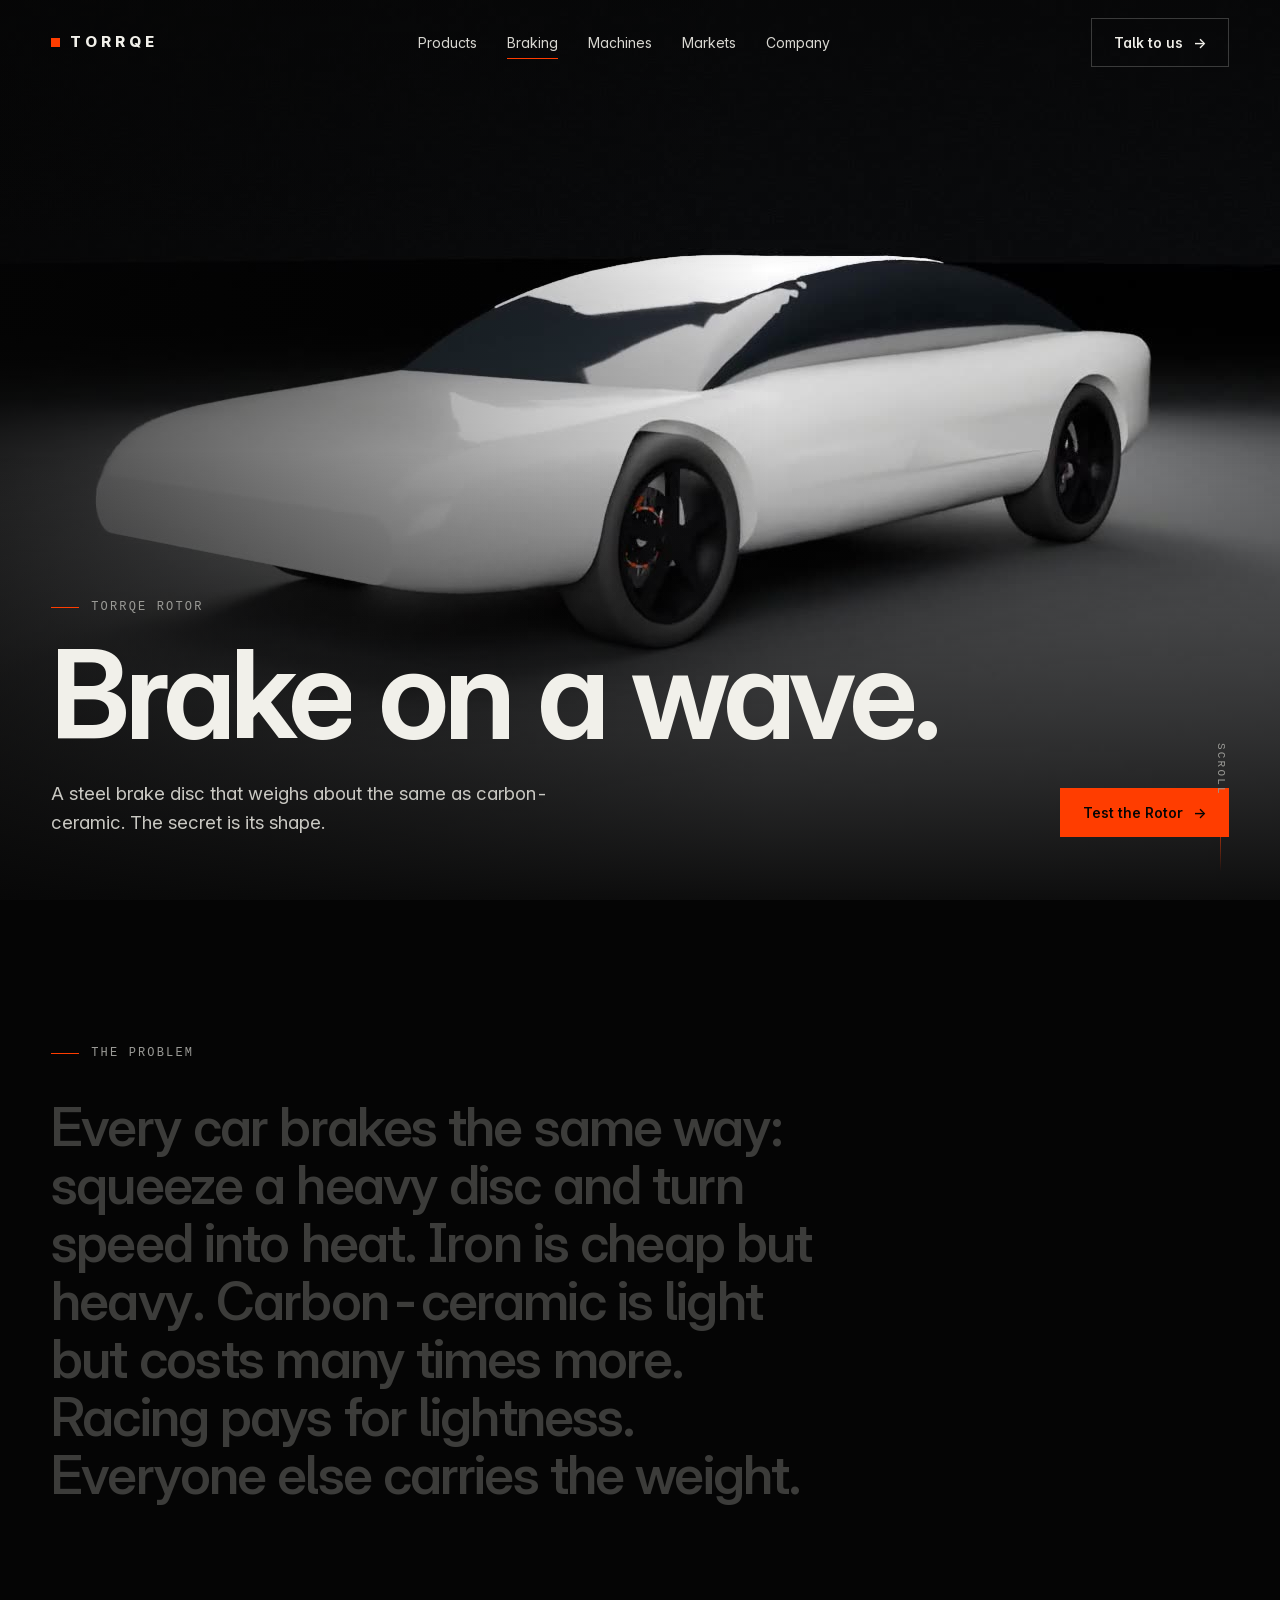
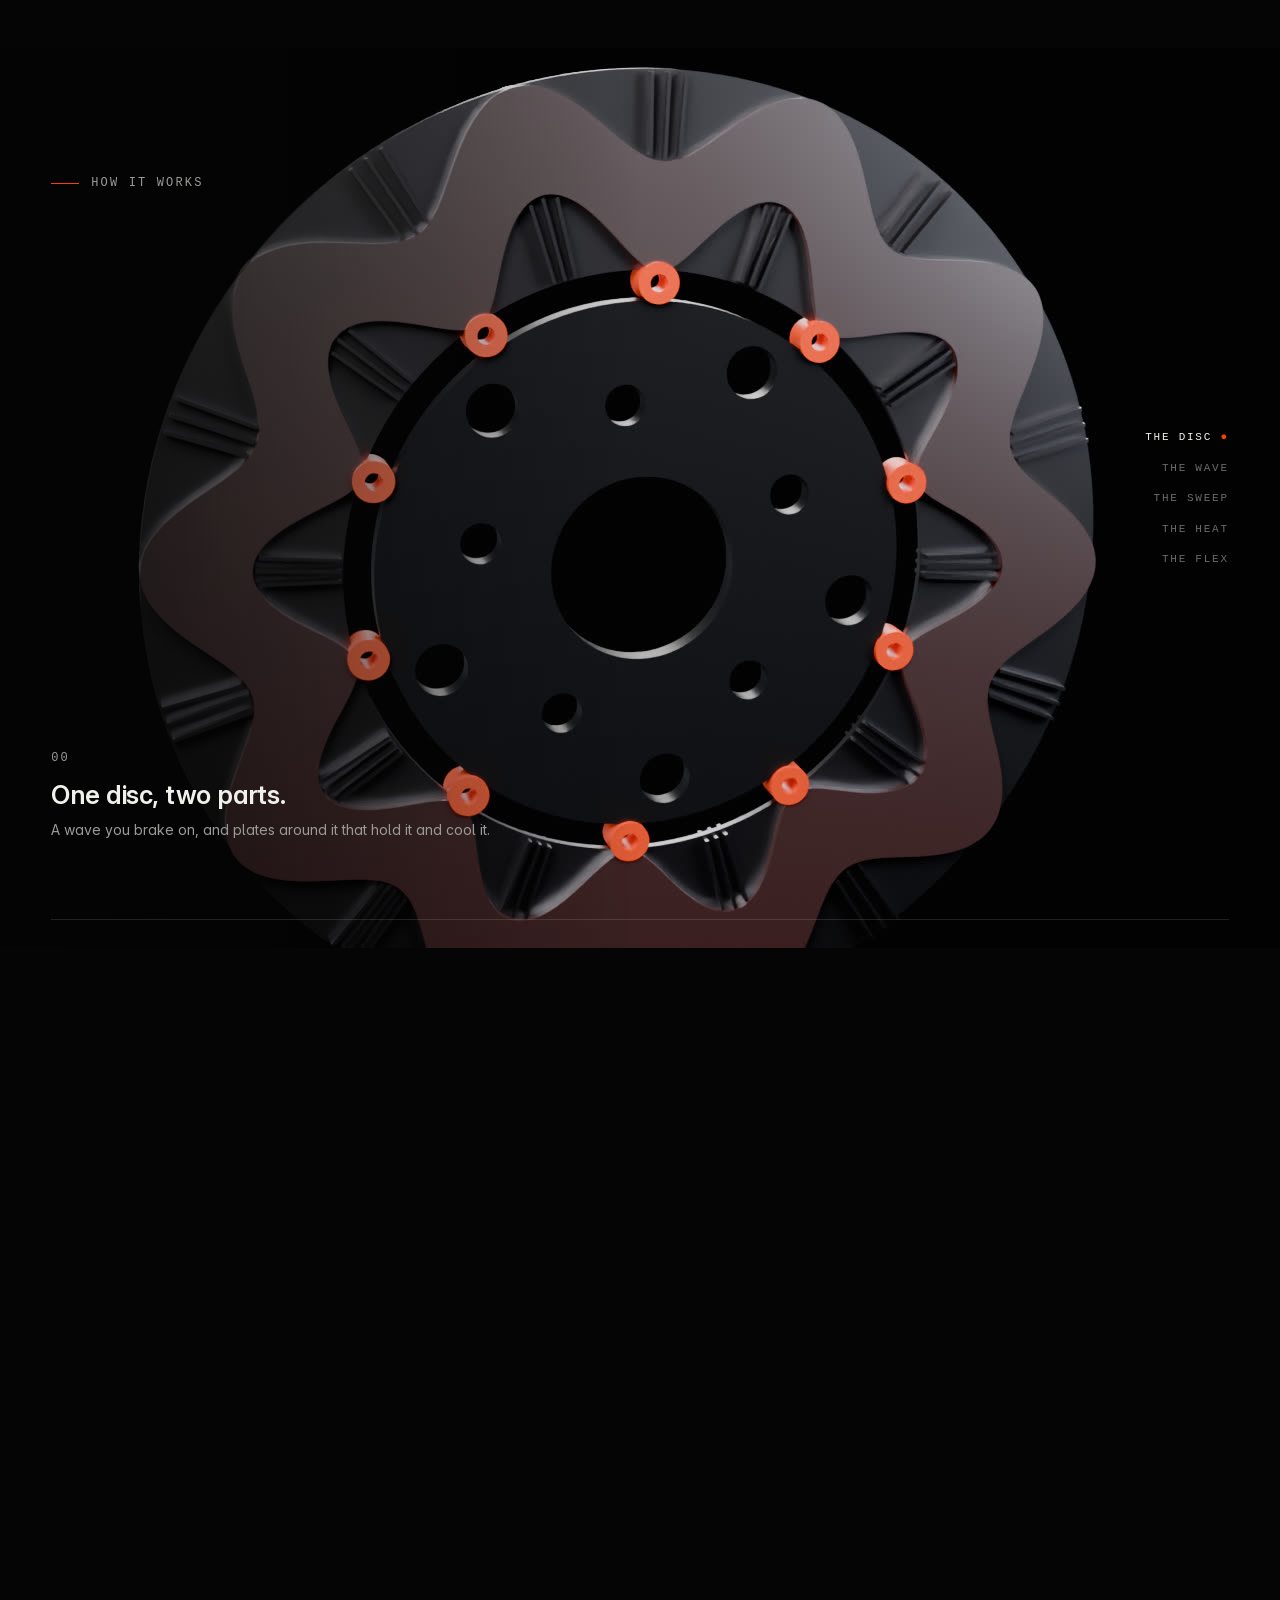
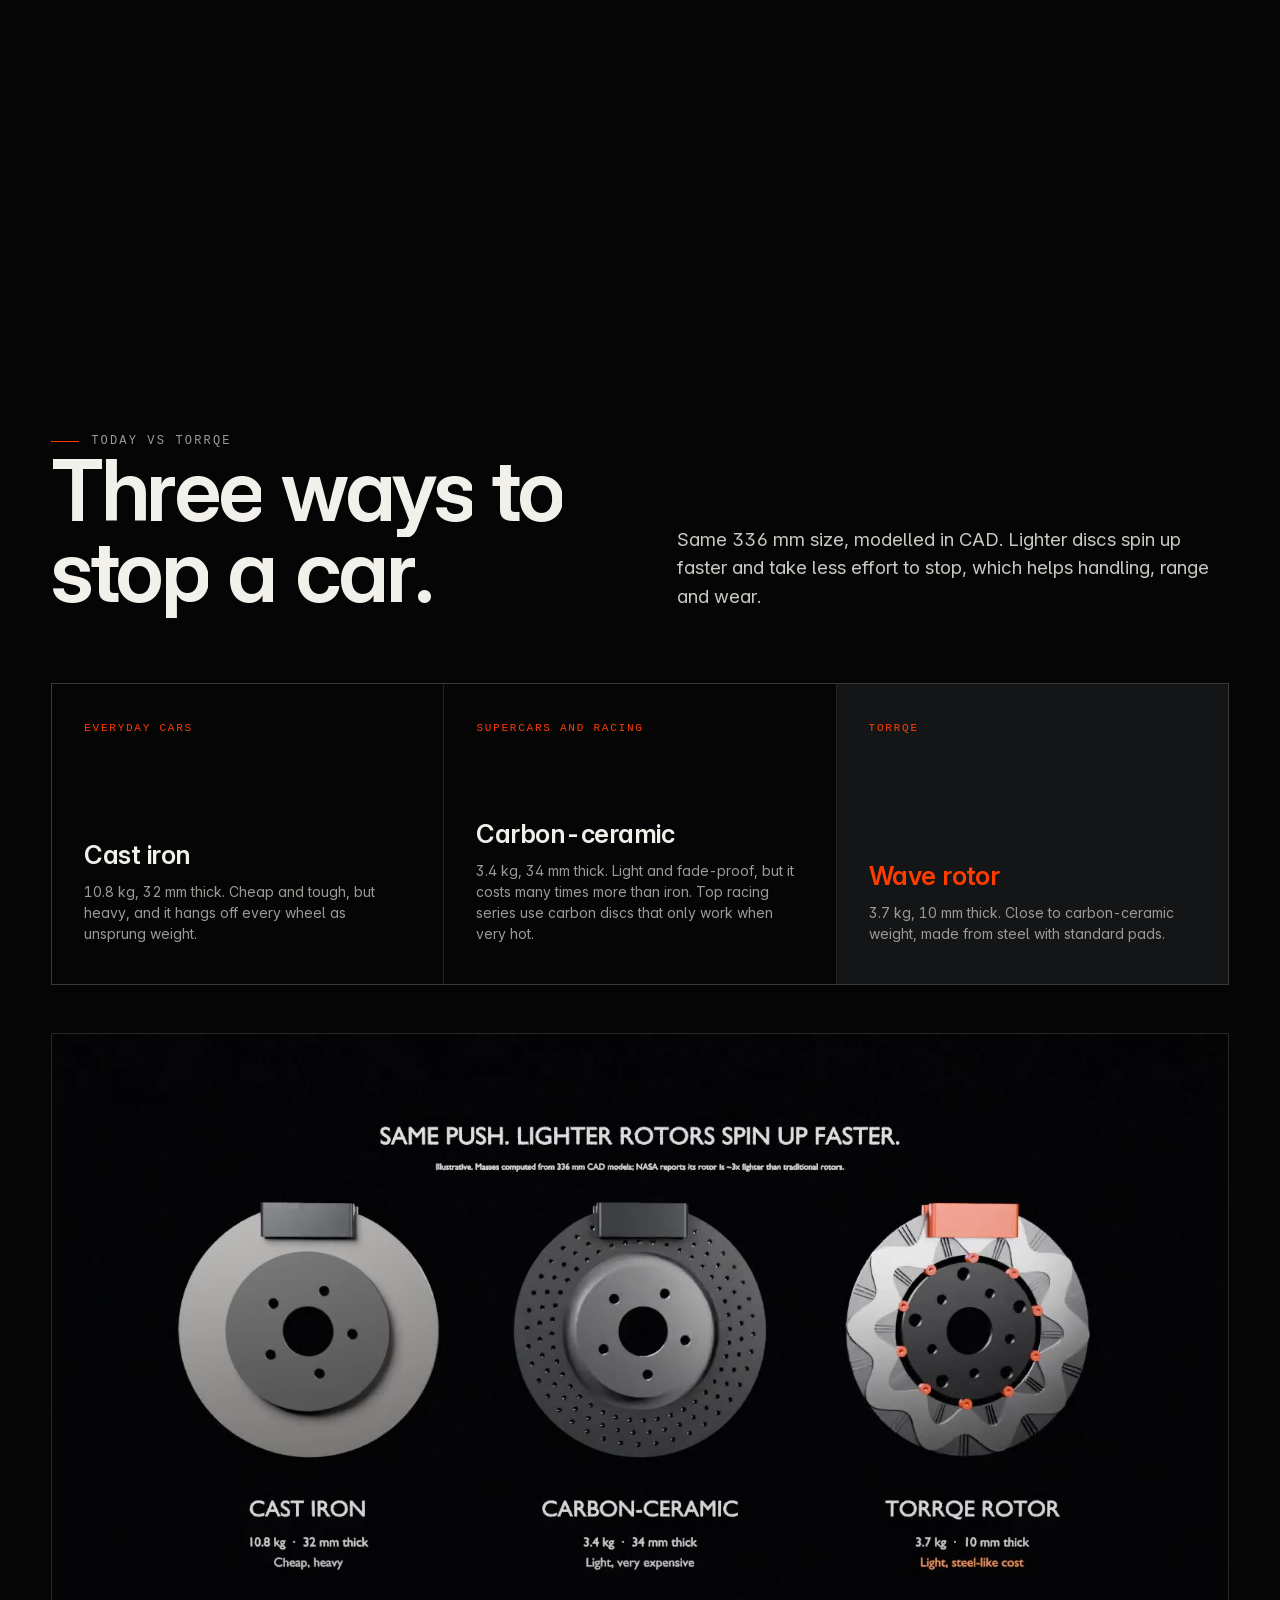
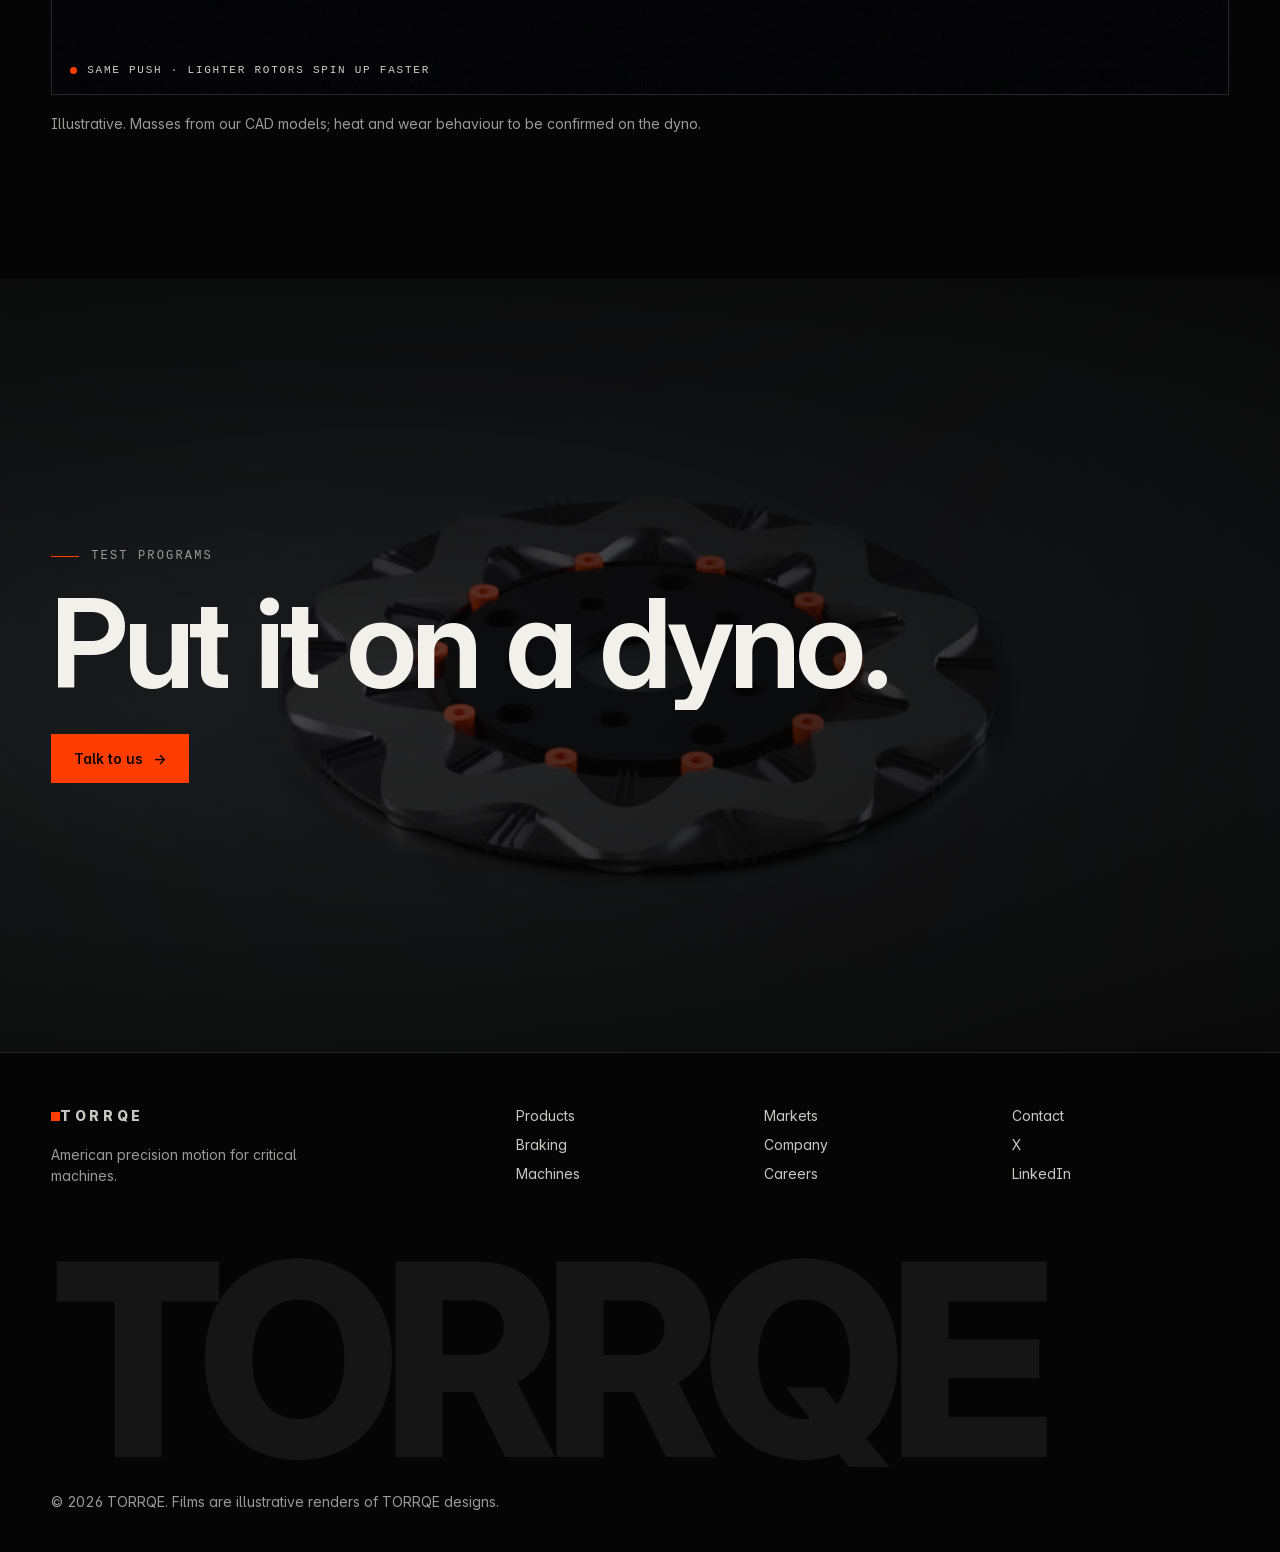
==== commit 79ab0c42: "Link preview tags on Products and Braking pages Co-Authored-By: Claude Opus 5.5 <noreply@anthropic.c" ====
--- a/braking.html
+++ b/braking.html
@@ -5,6 +5,16 @@
   <meta name="viewport" content="width=device-width, initial-scale=1" />
   <title>Braking | TORRQE Rotor</title>
   <meta name="description" content="The TORRQE Rotor: a wave-shaped brake disc with close to carbon-ceramic weight, made from steel. See how the wave, the plates and the fins work." />
+  <meta property="og:title" content="TORRQE Rotor | Brake on a wave" />
+  <meta property="og:description" content="The TORRQE Rotor: a wave-shaped brake disc with close to carbon-ceramic weight, made from steel. See how the wave, the plates and the fins work." />
+  <meta property="og:type" content="website" />
+  <meta property="og:url" content="https://www.torrqe.com/braking.html" />
+  <meta property="og:image" content="https://www.torrqe.com/images/torrqe-og.jpg" />
+  <meta property="og:image:width" content="1200" />
+  <meta property="og:image:height" content="630" />
+  <meta property="og:image:alt" content="TORRQE in bold beside the TORRQE Joint actuator, lit in orange on black" />
+  <meta name="twitter:image" content="https://www.torrqe.com/images/torrqe-og.jpg" />
+  <meta name="twitter:card" content="summary_large_image" />
   <link rel="canonical" href="https://www.torrqe.com/braking.html" />
   <meta name="theme-color" content="#050505" />
   <link rel="icon" type="image/png" href="images/torrqe-favicon.png" />
--- a/assets/site.css
+++ b/assets/site.css
@@ -236,7 +236,7 @@
 .foot-grid { display: grid; grid-template-columns: 2fr 1fr 1fr 1fr; gap: 32px; }
 .foot a { color: #c9c8c2; display: block; padding: 4px 0; font-size: 14px; transition: color 0.3s; }
 .foot a:hover { color: var(--orange); }
-.foot .giant { font-weight: 800; letter-spacing: -0.06em; font-size: clamp(80px, 21vw, 360px); line-height: 0.8; margin-top: 64px; color: transparent; -webkit-text-stroke: 1px rgba(241, 240, 234, 0.18); background: linear-gradient(90deg, var(--orange), var(--orange)) no-repeat; background-size: var(--fill, 0%) 100%; -webkit-background-clip: text; background-clip: text; }
+.foot .giant { font-weight: 800; letter-spacing: -0.06em; font-size: clamp(80px, 21vw, 360px); line-height: 0.8; margin-top: 64px; color: transparent; background: linear-gradient(90deg, var(--orange), var(--orange)) 0 0 / var(--fill, 0%) 100% no-repeat, linear-gradient(rgba(241, 240, 234, 0.07), rgba(241, 240, 234, 0.07)); -webkit-background-clip: text; background-clip: text; }
 
 /* ---------- product page ---------- */
 .p-hero { min-height: 82svh; display: flex; align-items: flex-end; padding: 140px 0 72px; position: relative; overflow: hidden; }
@@ -336,3 +336,6 @@
   .mrow.flip .mrow-media { order: 0; }
 }
 .mrow-copy li::before { top: 1.25em; }
+.legend-box:has(.legend:empty) { display: none; }
+@media (max-width: 760px) { .scrub-notes { text-shadow: 0 1px 14px rgba(0, 0, 0, 0.95), 0 0 2px rgba(0, 0, 0, 0.8); } }
+@media (max-width: 760px) { .scrub-pin::after { content: ""; position: absolute; left: 0; right: 0; top: 0; height: 44%; z-index: 1; pointer-events: none; background: linear-gradient(180deg, rgba(5, 5, 5, 0.88) 30%, transparent); } }
